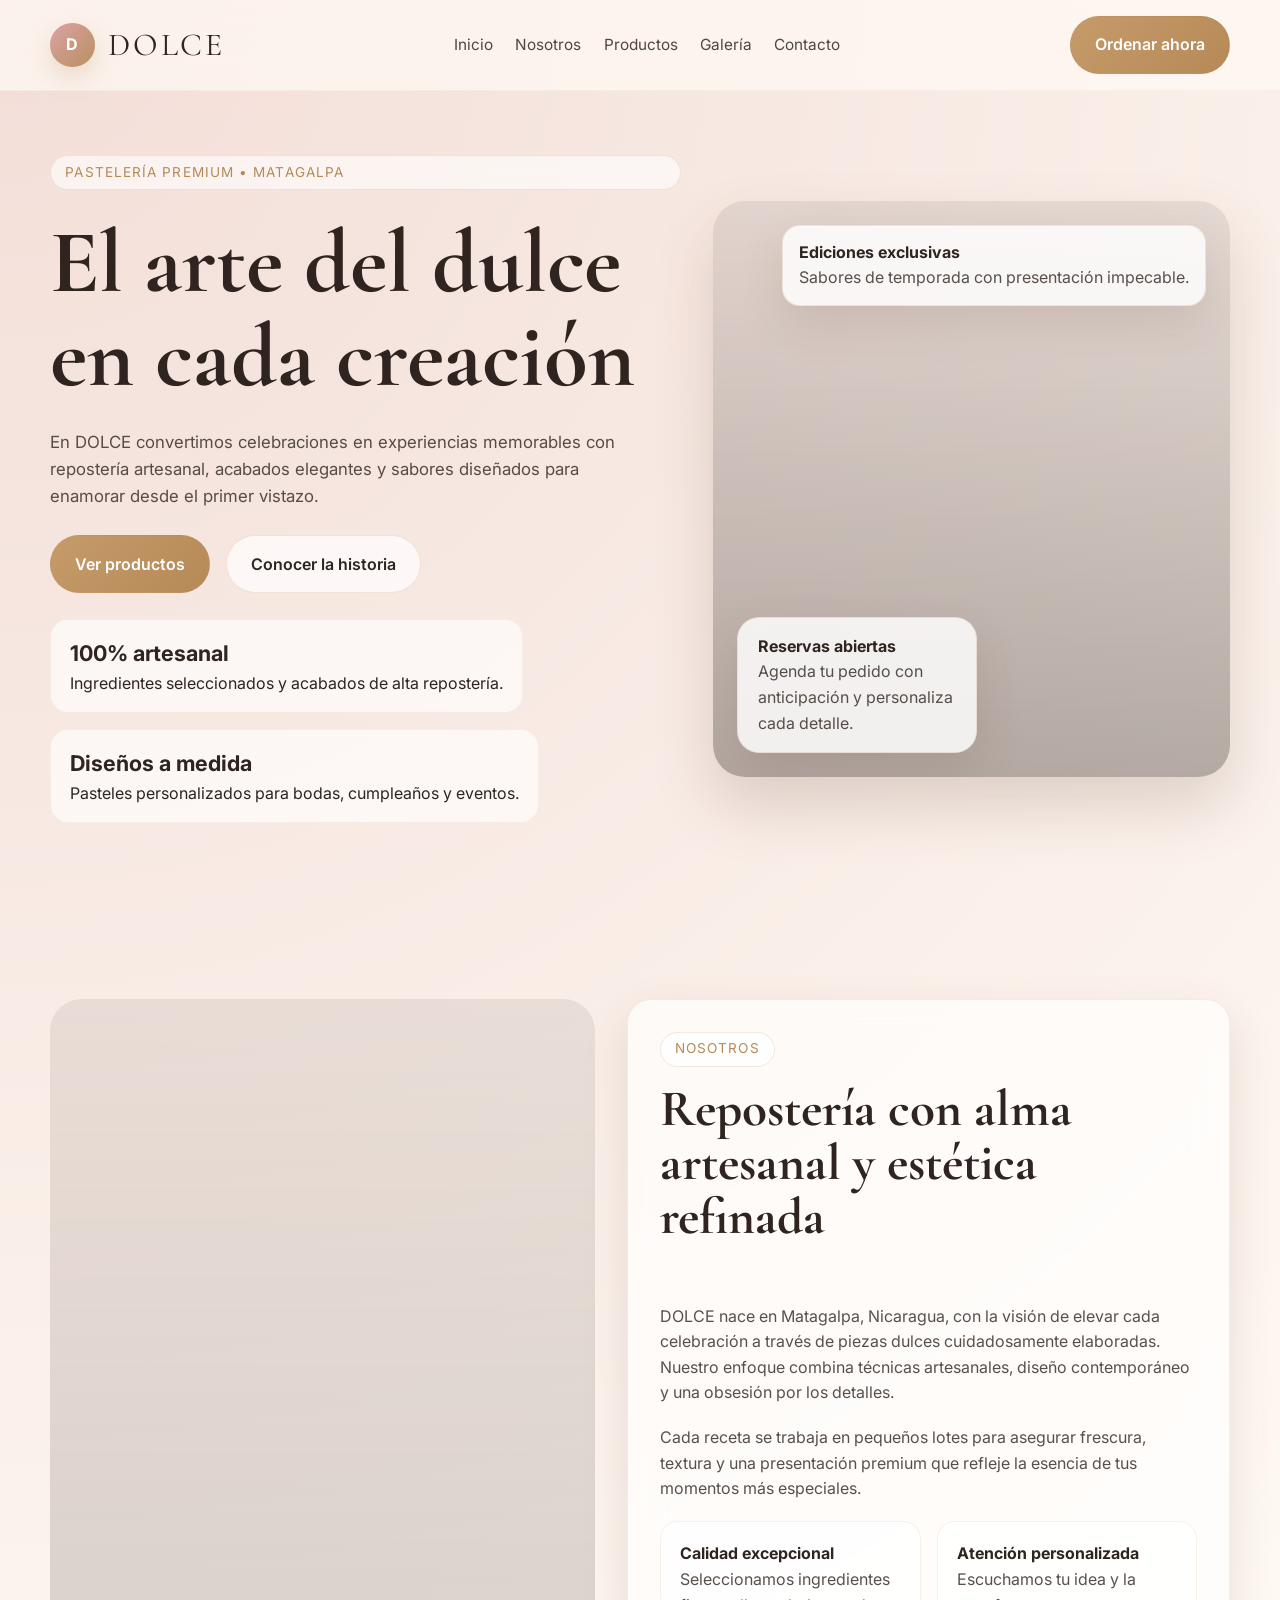
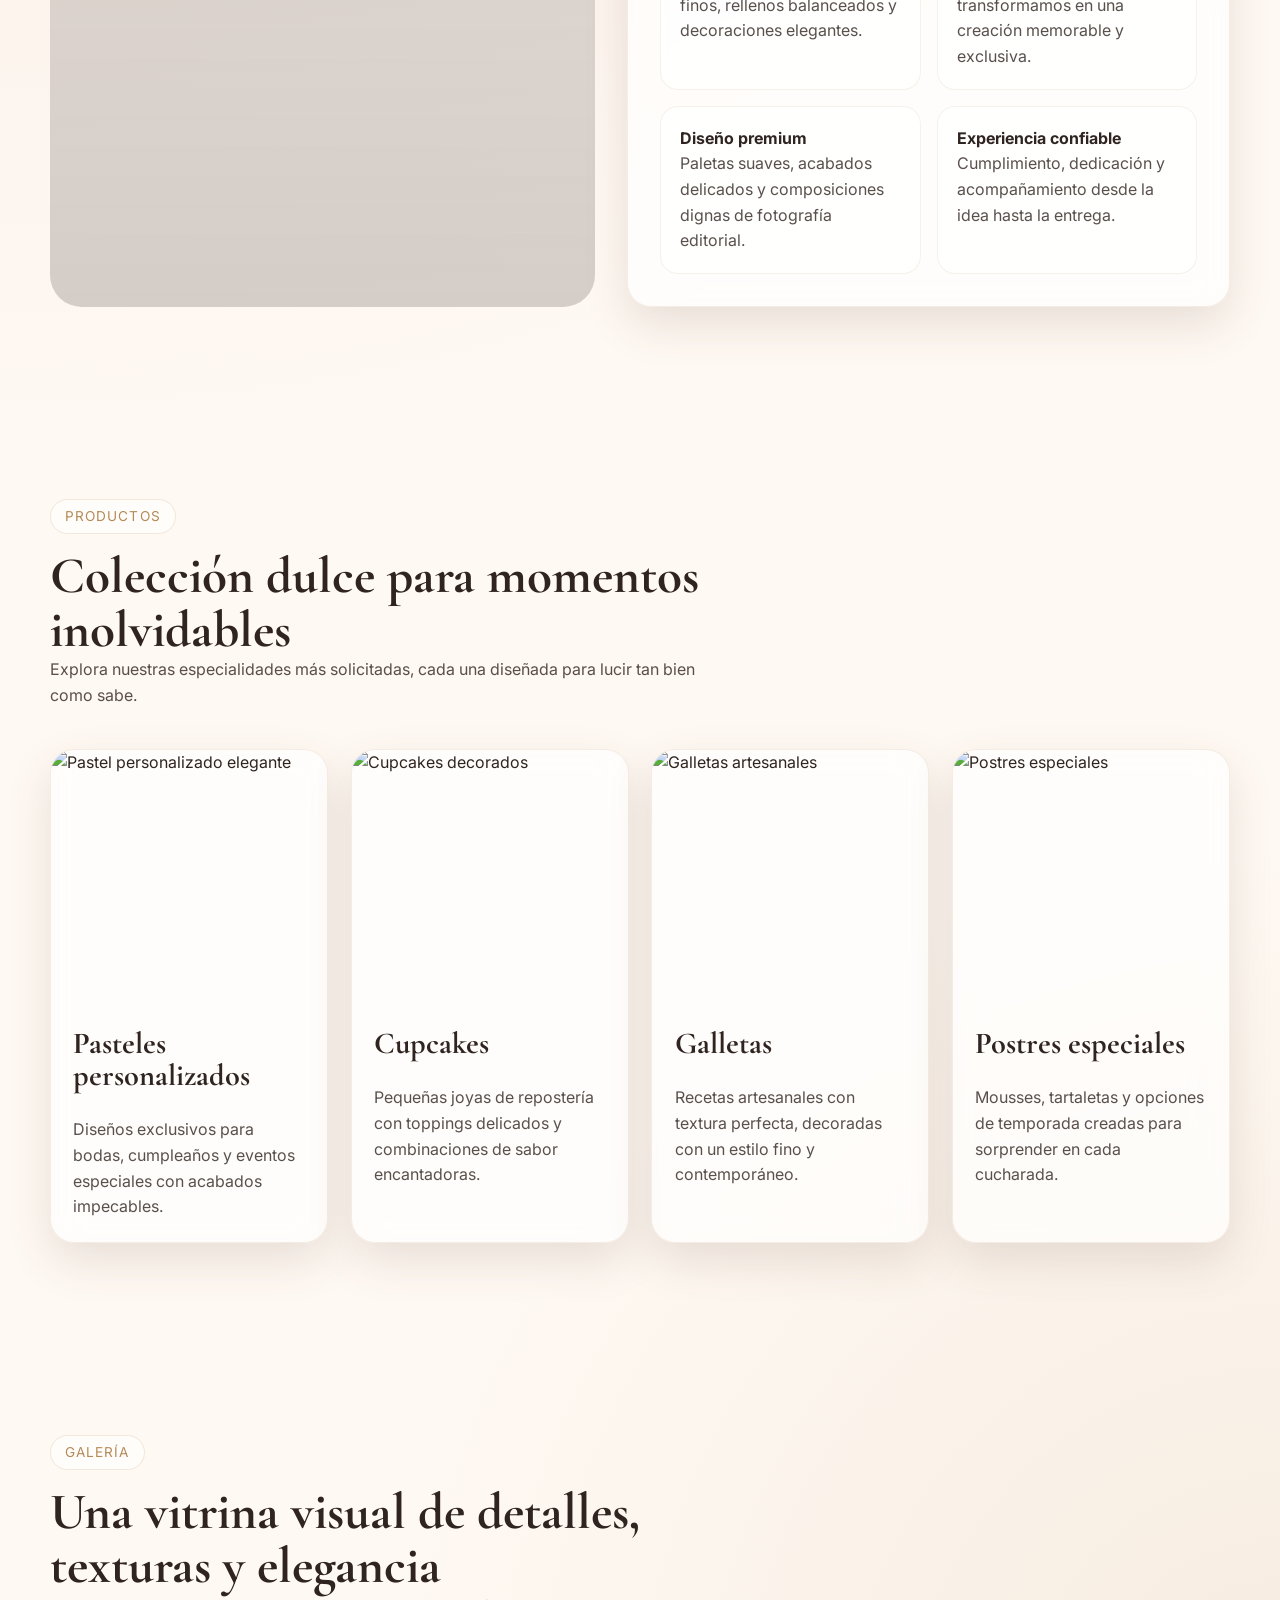
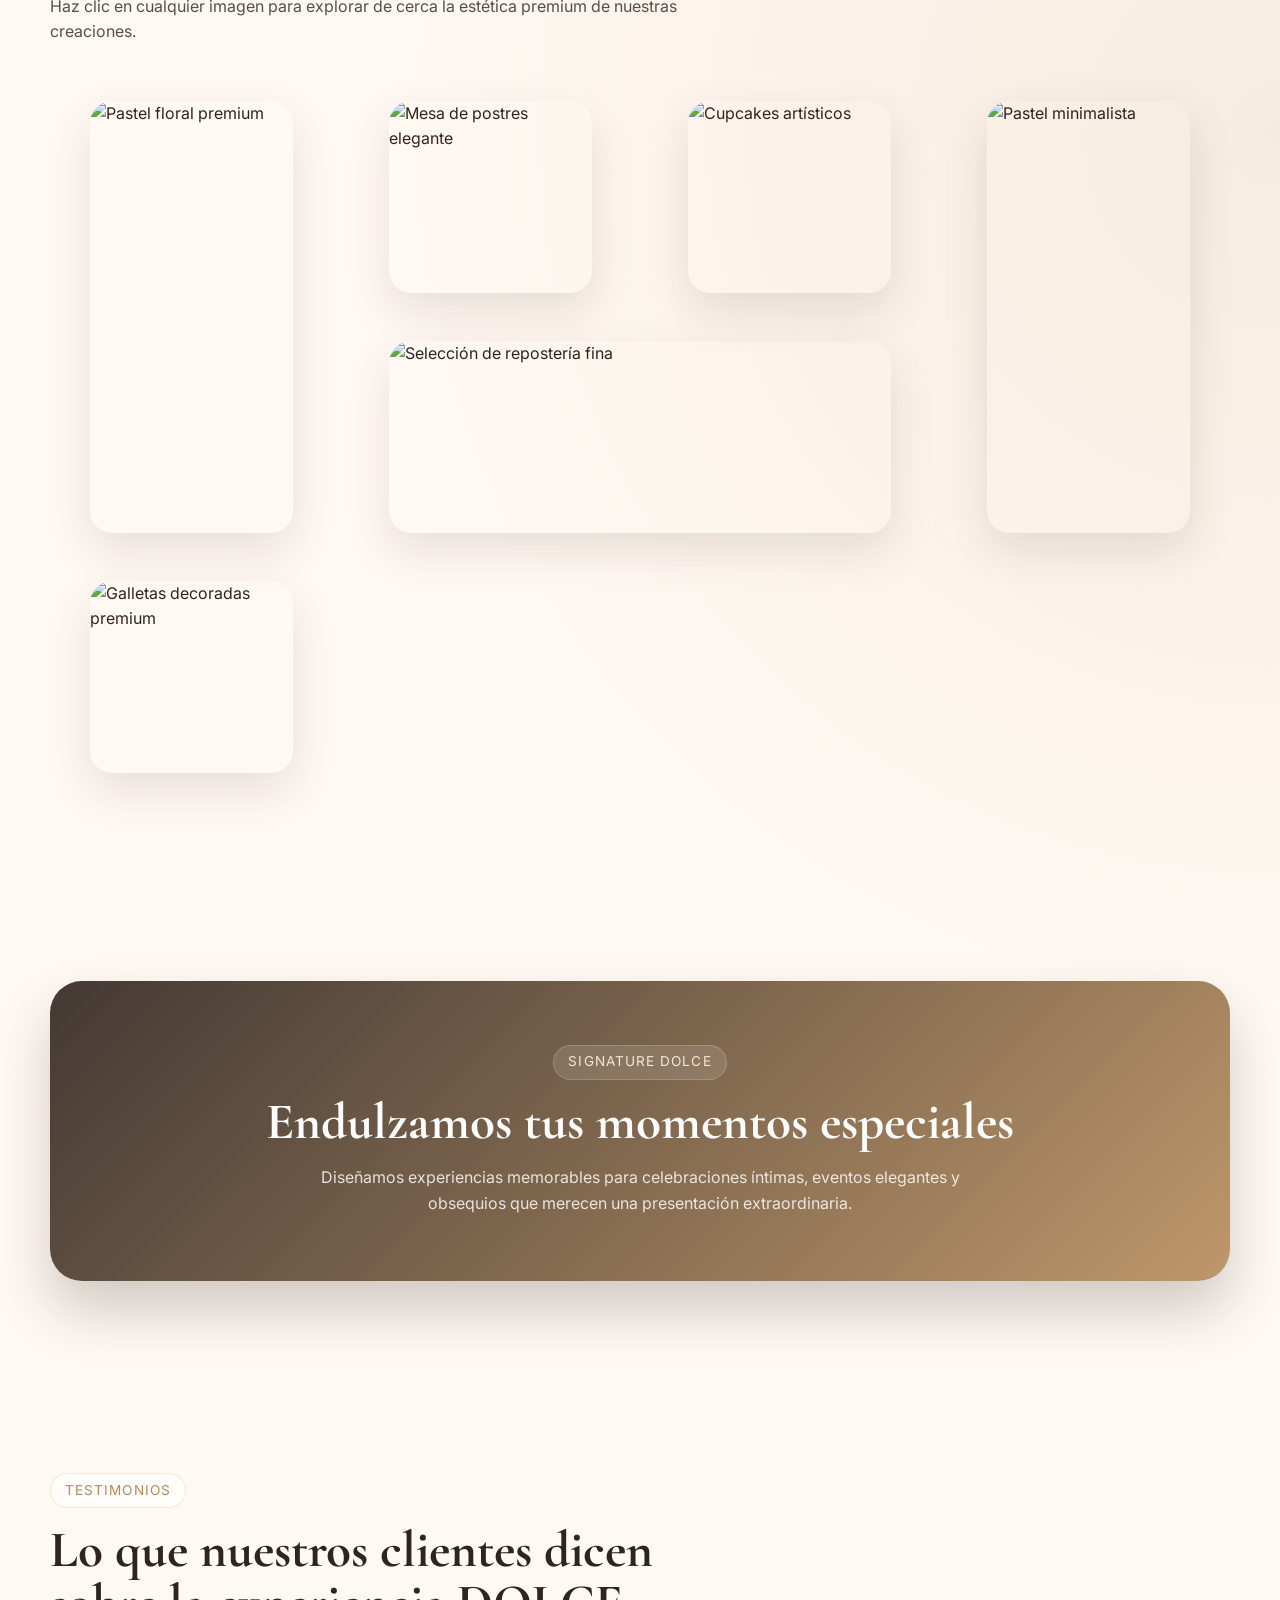
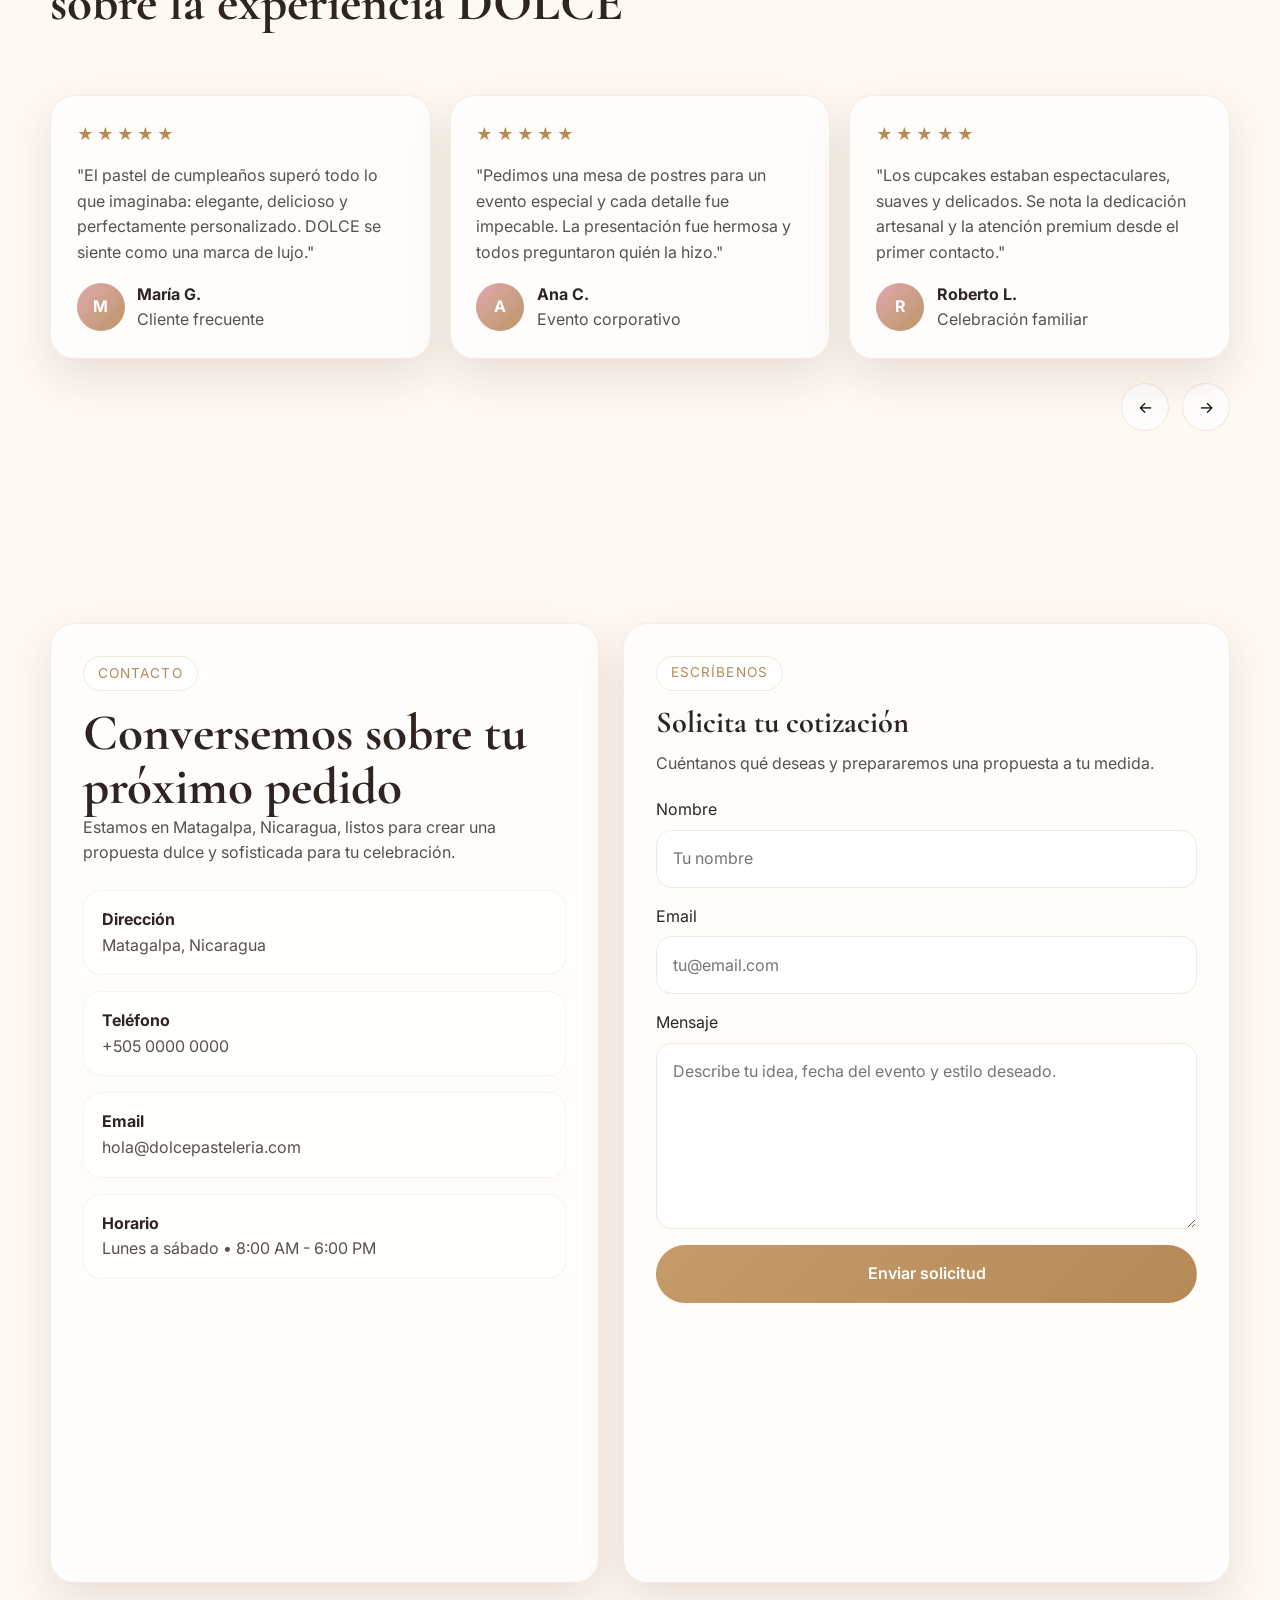
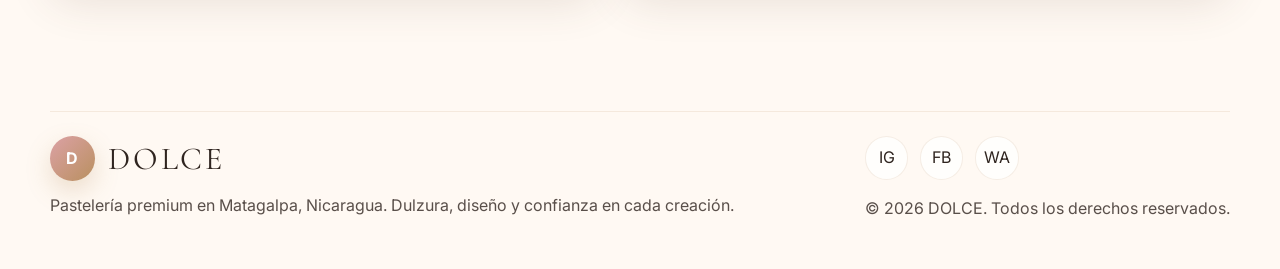
==== index.html @ acdc5c14 "Create premium DOLCE bakery landing page" ====
<!DOCTYPE html>
<html lang="es">
  <head>
    <meta charset="UTF-8" />
    <meta name="viewport" content="width=device-width, initial-scale=1.0" />
    <title>DOLCE | Pastelería premium en Matagalpa, Nicaragua</title>
    <meta
      name="description"
      content="DOLCE es una pastelería premium en Matagalpa, Nicaragua. Creamos pasteles personalizados, cupcakes, galletas y postres especiales con un estilo elegante y artesanal."
    />
    <link rel="preconnect" href="https://fonts.googleapis.com" />
    <link rel="preconnect" href="https://fonts.gstatic.com" crossorigin />
    <link
      href="https://fonts.googleapis.com/css2?family=Cormorant+Garamond:wght@500;600;700&family=Inter:wght@400;500;600;700&display=swap"
      rel="stylesheet"
    />
    <style>
      :root {
        --cream: #fff9f3;
        --beige: #f3e4d5;
        --blush: #e8c8c1;
        --rose: #d99a9f;
        --gold: #b58a57;
        --gold-soft: rgba(181, 138, 87, 0.2);
        --coffee: #5c4033;
        --espresso: #2f241f;
        --white: rgba(255, 255, 255, 0.82);
        --shadow: 0 18px 45px rgba(92, 64, 51, 0.14);
        --radius-xl: 32px;
        --radius-lg: 24px;
        --radius-md: 18px;
        --transition: 280ms ease;
        --container: min(1180px, calc(100% - 2rem));
      }

      * {
        box-sizing: border-box;
      }

      html {
        scroll-behavior: smooth;
      }

      body {
        margin: 0;
        font-family: "Inter", sans-serif;
        color: var(--espresso);
        background:
          radial-gradient(circle at top left, rgba(232, 200, 193, 0.55), transparent 30%),
          radial-gradient(circle at right, rgba(181, 138, 87, 0.12), transparent 25%),
          var(--cream);
        line-height: 1.6;
      }

      img {
        max-width: 100%;
        display: block;
      }

      a {
        color: inherit;
        text-decoration: none;
      }

      button,
      input,
      textarea {
        font: inherit;
      }

      .container {
        width: var(--container);
        margin: 0 auto;
      }

      .section {
        padding: 6rem 0;
      }

      .section-header {
        max-width: 42rem;
        margin-bottom: 2.5rem;
      }

      .eyebrow {
        display: inline-flex;
        align-items: center;
        gap: 0.5rem;
        padding: 0.35rem 0.9rem;
        border-radius: 999px;
        background: rgba(255, 255, 255, 0.6);
        border: 1px solid rgba(181, 138, 87, 0.18);
        color: var(--gold);
        font-size: 0.85rem;
        letter-spacing: 0.08em;
        text-transform: uppercase;
        backdrop-filter: blur(12px);
      }

      h1,
      h2,
      h3,
      .brand-mark {
        font-family: "Cormorant Garamond", serif;
        line-height: 1.05;
        margin: 0;
      }

      h1 {
        font-size: clamp(3.5rem, 7vw, 6.5rem);
      }

      h2 {
        font-size: clamp(2.4rem, 4vw, 4rem);
        margin-top: 1rem;
      }

      h3 {
        font-size: 1.9rem;
        margin-bottom: 0.75rem;
      }

      p {
        margin: 0;
        color: rgba(47, 36, 31, 0.8);
      }

      .btn {
        display: inline-flex;
        align-items: center;
        justify-content: center;
        gap: 0.65rem;
        padding: 0.95rem 1.5rem;
        border-radius: 999px;
        border: 1px solid transparent;
        cursor: pointer;
        transition: transform var(--transition), box-shadow var(--transition), background var(--transition), border-color var(--transition);
        font-weight: 600;
      }

      .btn:hover {
        transform: translateY(-2px);
        box-shadow: 0 14px 30px rgba(92, 64, 51, 0.18);
      }

      .btn-primary {
        background: linear-gradient(135deg, #c69b6a, var(--gold));
        color: white;
      }

      .btn-secondary {
        background: rgba(255, 255, 255, 0.72);
        border-color: rgba(181, 138, 87, 0.2);
      }

      .card {
        background: rgba(255, 255, 255, 0.68);
        border: 1px solid rgba(181, 138, 87, 0.14);
        border-radius: var(--radius-lg);
        box-shadow: var(--shadow);
        backdrop-filter: blur(16px);
      }

      /* Navbar fija premium */
      .navbar {
        position: sticky;
        top: 0;
        z-index: 1000;
        padding: 1rem 0;
        backdrop-filter: blur(18px);
        background: rgba(255, 249, 243, 0.74);
        border-bottom: 1px solid rgba(181, 138, 87, 0.08);
      }

      .nav-shell {
        display: flex;
        align-items: center;
        justify-content: space-between;
        gap: 1rem;
      }

      .brand {
        display: flex;
        align-items: center;
        gap: 0.85rem;
      }

      .brand-badge {
        width: 2.8rem;
        aspect-ratio: 1;
        border-radius: 50%;
        display: grid;
        place-items: center;
        background: linear-gradient(135deg, rgba(217, 154, 159, 0.92), rgba(181, 138, 87, 0.95));
        color: white;
        box-shadow: 0 10px 24px rgba(181, 138, 87, 0.25);
        font-weight: 700;
      }

      .brand-mark {
        font-size: 2rem;
        letter-spacing: 0.08em;
      }

      .nav-links {
        display: flex;
        align-items: center;
        gap: 1.4rem;
        font-size: 0.96rem;
      }

      .nav-links a {
        position: relative;
        color: rgba(47, 36, 31, 0.84);
      }

      .nav-links a::after {
        content: "";
        position: absolute;
        left: 0;
        bottom: -0.3rem;
        width: 100%;
        height: 1px;
        background: var(--gold);
        transform: scaleX(0);
        transform-origin: center;
        transition: transform var(--transition);
      }

      .nav-links a:hover::after,
      .nav-links a:focus-visible::after {
        transform: scaleX(1);
      }

      .menu-toggle {
        display: none;
        width: 3rem;
        height: 3rem;
        border-radius: 50%;
        border: 1px solid rgba(181, 138, 87, 0.2);
        background: rgba(255, 255, 255, 0.8);
      }

      /* Hero section */
      .hero {
        padding: 4rem 0 5rem;
      }

      .hero-grid {
        display: grid;
        grid-template-columns: 1.1fr 0.9fr;
        gap: 2rem;
        align-items: center;
      }

      .hero-copy {
        display: grid;
        gap: 1.6rem;
      }

      .hero-copy p {
        max-width: 38rem;
        font-size: 1.05rem;
      }

      .hero-actions,
      .hero-metrics {
        display: flex;
        flex-wrap: wrap;
        gap: 1rem;
      }

      .metric {
        min-width: 11rem;
        padding: 1rem 1.2rem;
        border-radius: var(--radius-md);
        background: rgba(255, 255, 255, 0.64);
        border: 1px solid rgba(181, 138, 87, 0.1);
      }

      .metric strong {
        display: block;
        color: var(--espresso);
        font-size: 1.35rem;
      }

      .hero-visual {
        position: relative;
        min-height: 36rem;
        border-radius: var(--radius-xl);
        overflow: hidden;
        box-shadow: 0 30px 60px rgba(92, 64, 51, 0.18);
        background:
          linear-gradient(rgba(47, 36, 31, 0.1), rgba(47, 36, 31, 0.35)),
          url("https://images.unsplash.com/photo-1519864600265-abb23847ef2c?auto=format&fit=crop&w=1200&q=80") center/cover;
      }

      .floating-note,
      .hero-badge {
        position: absolute;
        background: rgba(255, 255, 255, 0.82);
        border: 1px solid rgba(181, 138, 87, 0.18);
        box-shadow: var(--shadow);
        backdrop-filter: blur(12px);
      }

      .hero-badge {
        top: 1.5rem;
        right: 1.5rem;
        padding: 0.85rem 1rem;
        border-radius: 18px;
      }

      .floating-note {
        left: 1.5rem;
        bottom: 1.5rem;
        padding: 1rem 1.2rem;
        border-radius: 22px;
        max-width: 15rem;
      }

      /* Nosotros */
      .about-grid {
        display: grid;
        grid-template-columns: 0.95fr 1.05fr;
        gap: 2rem;
      }

      .about-image {
        min-height: 32rem;
        border-radius: var(--radius-xl);
        overflow: hidden;
        background:
          linear-gradient(rgba(47, 36, 31, 0.08), rgba(47, 36, 31, 0.2)),
          url("https://images.unsplash.com/photo-1486427944299-d1955d23e34d?auto=format&fit=crop&w=1200&q=80") center/cover;
      }

      .about-content {
        padding: 2rem;
        display: grid;
        gap: 1.2rem;
      }

      .about-points {
        display: grid;
        gap: 1rem;
        grid-template-columns: repeat(2, minmax(0, 1fr));
      }

      .point {
        padding: 1.2rem;
        border-radius: var(--radius-md);
        background: rgba(255, 255, 255, 0.72);
        border: 1px solid rgba(181, 138, 87, 0.12);
      }

      /* Productos */
      .products-grid {
        display: grid;
        grid-template-columns: repeat(4, minmax(0, 1fr));
        gap: 1.4rem;
      }

      .product-card {
        overflow: hidden;
        transition: transform var(--transition), box-shadow var(--transition);
      }

      .product-card:hover {
        transform: translateY(-0.4rem);
        box-shadow: 0 28px 50px rgba(92, 64, 51, 0.18);
      }

      .product-card img {
        height: 16rem;
        width: 100%;
        object-fit: cover;
      }

      .product-body {
        padding: 1.4rem;
        display: grid;
        gap: 0.85rem;
      }

      /* Galería */
      .gallery-grid {
        display: grid;
        grid-template-columns: repeat(4, minmax(0, 1fr));
        grid-auto-rows: 14rem;
        gap: 1rem;
      }

      .gallery-item {
        position: relative;
        border-radius: 22px;
        overflow: hidden;
        cursor: pointer;
        box-shadow: var(--shadow);
      }

      .gallery-item:nth-child(1),
      .gallery-item:nth-child(4) {
        grid-row: span 2;
      }

      .gallery-item:nth-child(5) {
        grid-column: span 2;
      }

      .gallery-item img {
        height: 100%;
        width: 100%;
        object-fit: cover;
        transition: transform 450ms ease;
      }

      .gallery-item::after {
        content: "Ver detalle";
        position: absolute;
        inset: auto 1rem 1rem 1rem;
        padding: 0.7rem 0.95rem;
        border-radius: 999px;
        color: white;
        background: linear-gradient(135deg, rgba(47, 36, 31, 0.85), rgba(181, 138, 87, 0.8));
        opacity: 0;
        transform: translateY(0.5rem);
        transition: opacity var(--transition), transform var(--transition);
        width: fit-content;
      }

      .gallery-item:hover img {
        transform: scale(1.06);
      }

      .gallery-item:hover::after {
        opacity: 1;
        transform: translateY(0);
      }

      /* Sección destacada */
      .highlight {
        position: relative;
        overflow: hidden;
      }

      .highlight-shell {
        padding: 4rem;
        text-align: center;
        border-radius: var(--radius-xl);
        background:
          linear-gradient(135deg, rgba(47, 36, 31, 0.9), rgba(181, 138, 87, 0.88)),
          url("https://images.unsplash.com/photo-1464306076886-da185f6a9d05?auto=format&fit=crop&w=1200&q=80") center/cover;
        color: white;
        box-shadow: 0 30px 55px rgba(47, 36, 31, 0.22);
      }

      .highlight-shell p {
        color: rgba(255, 255, 255, 0.82);
        max-width: 42rem;
        margin: 1rem auto 0;
      }

      /* Testimonios */
      .testimonials-wrap {
        display: grid;
        gap: 1.5rem;
      }

      .testimonials-track {
        display: grid;
        grid-template-columns: repeat(3, minmax(0, 1fr));
        gap: 1.2rem;
      }

      .testimonial {
        padding: 1.6rem;
        min-height: 15rem;
        display: grid;
        gap: 1rem;
      }

      .stars {
        color: var(--gold);
        letter-spacing: 0.2em;
      }

      .client {
        display: flex;
        align-items: center;
        gap: 0.8rem;
      }

      .avatar {
        width: 3rem;
        aspect-ratio: 1;
        border-radius: 50%;
        display: grid;
        place-items: center;
        background: linear-gradient(135deg, rgba(217, 154, 159, 0.85), rgba(181, 138, 87, 0.9));
        color: white;
        font-weight: 700;
      }

      .testimonial-controls {
        display: flex;
        justify-content: flex-end;
        gap: 0.8rem;
      }

      .control-btn {
        width: 3rem;
        height: 3rem;
        border-radius: 50%;
        border: 1px solid rgba(181, 138, 87, 0.18);
        background: rgba(255, 255, 255, 0.72);
        cursor: pointer;
      }

      /* Contacto */
      .contact-grid {
        display: grid;
        grid-template-columns: 0.95fr 1.05fr;
        gap: 1.5rem;
      }

      .contact-card,
      .contact-form {
        padding: 2rem;
      }

      .contact-list {
        display: grid;
        gap: 1rem;
        margin-top: 1.5rem;
      }

      .contact-item {
        padding: 1rem 1.1rem;
        border-radius: 18px;
        background: rgba(255, 255, 255, 0.66);
        border: 1px solid rgba(181, 138, 87, 0.1);
      }

      form {
        display: grid;
        gap: 1rem;
      }

      .field {
        display: grid;
        gap: 0.45rem;
      }

      .field input,
      .field textarea {
        border-radius: 16px;
        border: 1px solid rgba(181, 138, 87, 0.18);
        padding: 0.95rem 1rem;
        background: rgba(255, 255, 255, 0.82);
        transition: border-color var(--transition), box-shadow var(--transition);
      }

      .field input:focus,
      .field textarea:focus {
        outline: none;
        border-color: rgba(181, 138, 87, 0.65);
        box-shadow: 0 0 0 4px rgba(181, 138, 87, 0.12);
      }

      .map-frame {
        min-height: 15rem;
        border: 0;
        width: 100%;
        border-radius: 24px;
        margin-top: 1.5rem;
      }

      /* Footer */
      .footer {
        padding: 2rem 0 3rem;
      }

      .footer-shell {
        display: flex;
        justify-content: space-between;
        gap: 1.5rem;
        padding-top: 1.5rem;
        border-top: 1px solid rgba(181, 138, 87, 0.14);
      }

      .socials {
        display: flex;
        gap: 0.75rem;
      }

      .social {
        width: 2.7rem;
        height: 2.7rem;
        border-radius: 50%;
        display: grid;
        place-items: center;
        background: rgba(255, 255, 255, 0.74);
        border: 1px solid rgba(181, 138, 87, 0.14);
      }

      /* Lightbox */
      .lightbox {
        position: fixed;
        inset: 0;
        display: grid;
        place-items: center;
        padding: 1rem;
        background: rgba(16, 12, 10, 0.72);
        opacity: 0;
        pointer-events: none;
        transition: opacity var(--transition);
        z-index: 1200;
      }

      .lightbox.active {
        opacity: 1;
        pointer-events: auto;
      }

      .lightbox-content {
        position: relative;
        width: min(90vw, 62rem);
        border-radius: 26px;
        overflow: hidden;
        box-shadow: 0 30px 55px rgba(0, 0, 0, 0.25);
      }

      .lightbox-content img {
        width: 100%;
        max-height: 82vh;
        object-fit: cover;
      }

      .lightbox-close {
        position: absolute;
        top: 1rem;
        right: 1rem;
        width: 3rem;
        height: 3rem;
        border: 0;
        border-radius: 50%;
        background: rgba(255, 255, 255, 0.82);
        cursor: pointer;
      }

      /* Scroll reveal */
      .reveal {
        opacity: 0;
        transform: translateY(28px);
        transition: opacity 650ms ease, transform 650ms ease;
      }

      .reveal.visible {
        opacity: 1;
        transform: translateY(0);
      }

      @media (max-width: 1024px) {
        .hero-grid,
        .about-grid,
        .contact-grid,
        .products-grid,
        .gallery-grid,
        .testimonials-track {
          grid-template-columns: repeat(2, minmax(0, 1fr));
        }

        .gallery-item:nth-child(5) {
          grid-column: span 1;
        }
      }

      @media (max-width: 820px) {
        .menu-toggle {
          display: inline-grid;
          place-items: center;
        }

        .nav-links {
          position: absolute;
          top: calc(100% + 0.75rem);
          left: 1rem;
          right: 1rem;
          padding: 1rem;
          border-radius: 24px;
          background: rgba(255, 249, 243, 0.95);
          box-shadow: var(--shadow);
          border: 1px solid rgba(181, 138, 87, 0.1);
          flex-direction: column;
          align-items: flex-start;
          transform: scale(0.96);
          opacity: 0;
          pointer-events: none;
          transition: opacity var(--transition), transform var(--transition);
        }

        .nav-links.open {
          opacity: 1;
          pointer-events: auto;
          transform: scale(1);
        }

        .nav-cta {
          display: none;
        }

        .hero-grid,
        .about-grid,
        .contact-grid,
        .products-grid,
        .gallery-grid,
        .testimonials-track,
        .about-points,
        .footer-shell {
          grid-template-columns: 1fr;
        }

        .hero-visual,
        .about-image {
          min-height: 26rem;
        }

        .highlight-shell {
          padding: 3rem 1.5rem;
        }
      }

      @media (max-width: 560px) {
        .section {
          padding: 4.5rem 0;
        }

        .hero {
          padding-top: 2.5rem;
        }

        h1 {
          font-size: 3.2rem;
        }

        h2 {
          font-size: 2.4rem;
        }

        .hero-actions,
        .hero-metrics {
          flex-direction: column;
        }

        .hero-badge,
        .floating-note {
          position: static;
          margin: 1rem;
        }
      }
    </style>
  </head>
  <body>
    <!-- Navbar principal fija con navegación y CTA -->
    <header class="navbar">
      <div class="container nav-shell">
        <a href="#inicio" class="brand" aria-label="DOLCE, ir al inicio">
          <span class="brand-badge">D</span>
          <span class="brand-mark">DOLCE</span>
        </a>

        <nav class="nav-links" id="navLinks" aria-label="Navegación principal">
          <a href="#inicio">Inicio</a>
          <a href="#nosotros">Nosotros</a>
          <a href="#productos">Productos</a>
          <a href="#galeria">Galería</a>
          <a href="#contacto">Contacto</a>
        </nav>

        <div style="display:flex; align-items:center; gap:0.75rem;">
          <a href="#contacto" class="btn btn-primary nav-cta">Ordenar ahora</a>
          <button class="menu-toggle" id="menuToggle" aria-label="Abrir menú">☰</button>
        </div>
      </div>
    </header>

    <main>
      <!-- Hero principal con identidad premium, métricas y CTA -->
      <section class="hero" id="inicio">
        <div class="container hero-grid">
          <div class="hero-copy reveal">
            <span class="eyebrow">Pastelería premium • Matagalpa</span>
            <h1>El arte del dulce en cada creación</h1>
            <p>
              En DOLCE convertimos celebraciones en experiencias memorables con repostería artesanal, acabados elegantes y sabores diseñados para enamorar desde el primer vistazo.
            </p>
            <div class="hero-actions">
              <a href="#productos" class="btn btn-primary">Ver productos</a>
              <a href="#nosotros" class="btn btn-secondary">Conocer la historia</a>
            </div>
            <div class="hero-metrics">
              <div class="metric">
                <strong>100% artesanal</strong>
                <span>Ingredientes seleccionados y acabados de alta repostería.</span>
              </div>
              <div class="metric">
                <strong>Diseños a medida</strong>
                <span>Pasteles personalizados para bodas, cumpleaños y eventos.</span>
              </div>
            </div>
          </div>

          <div class="hero-visual reveal">
            <div class="hero-badge">
              <strong>Ediciones exclusivas</strong>
              <p>Sabores de temporada con presentación impecable.</p>
            </div>
            <div class="floating-note">
              <strong>Reservas abiertas</strong>
              <p>Agenda tu pedido con anticipación y personaliza cada detalle.</p>
            </div>
          </div>
        </div>
      </section>

      <!-- Sección de historia y valores de la marca -->
      <section class="section" id="nosotros">
        <div class="container about-grid">
          <div class="about-image reveal" aria-hidden="true"></div>
          <div class="about-content card reveal">
            <div class="section-header">
              <span class="eyebrow">Nosotros</span>
              <h2>Repostería con alma artesanal y estética refinada</h2>
            </div>
            <p>
              DOLCE nace en Matagalpa, Nicaragua, con la visión de elevar cada celebración a través de piezas dulces cuidadosamente elaboradas. Nuestro enfoque combina técnicas artesanales, diseño contemporáneo y una obsesión por los detalles.
            </p>
            <p>
              Cada receta se trabaja en pequeños lotes para asegurar frescura, textura y una presentación premium que refleje la esencia de tus momentos más especiales.
            </p>
            <div class="about-points">
              <article class="point">
                <strong>Calidad excepcional</strong>
                <p>Seleccionamos ingredientes finos, rellenos balanceados y decoraciones elegantes.</p>
              </article>
              <article class="point">
                <strong>Atención personalizada</strong>
                <p>Escuchamos tu idea y la transformamos en una creación memorable y exclusiva.</p>
              </article>
              <article class="point">
                <strong>Diseño premium</strong>
                <p>Paletas suaves, acabados delicados y composiciones dignas de fotografía editorial.</p>
              </article>
              <article class="point">
                <strong>Experiencia confiable</strong>
                <p>Cumplimiento, dedicación y acompañamiento desde la idea hasta la entrega.</p>
              </article>
            </div>
          </div>
        </div>
      </section>

      <!-- Catálogo de productos destacados con hover elegante -->
      <section class="section" id="productos">
        <div class="container">
          <div class="section-header reveal">
            <span class="eyebrow">Productos</span>
            <h2>Colección dulce para momentos inolvidables</h2>
            <p>Explora nuestras especialidades más solicitadas, cada una diseñada para lucir tan bien como sabe.</p>
          </div>

          <div class="products-grid">
            <article class="product-card card reveal">
              <img src="https://images.unsplash.com/photo-1535141192574-5d4897c12636?auto=format&fit=crop&w=900&q=80" alt="Pastel personalizado elegante" />
              <div class="product-body">
                <h3>Pasteles personalizados</h3>
                <p>Diseños exclusivos para bodas, cumpleaños y eventos especiales con acabados impecables.</p>
              </div>
            </article>

            <article class="product-card card reveal">
              <img src="https://images.unsplash.com/photo-1481391032119-d89fee407e44?auto=format&fit=crop&w=900&q=80" alt="Cupcakes decorados" />
              <div class="product-body">
                <h3>Cupcakes</h3>
                <p>Pequeñas joyas de repostería con toppings delicados y combinaciones de sabor encantadoras.</p>
              </div>
            </article>

            <article class="product-card card reveal">
              <img src="https://images.unsplash.com/photo-1499636136210-6f4ee915583e?auto=format&fit=crop&w=900&q=80" alt="Galletas artesanales" />
              <div class="product-body">
                <h3>Galletas</h3>
                <p>Recetas artesanales con textura perfecta, decoradas con un estilo fino y contemporáneo.</p>
              </div>
            </article>

            <article class="product-card card reveal">
              <img src="https://images.unsplash.com/photo-1563729784474-d77dbb933a9e?auto=format&fit=crop&w=900&q=80" alt="Postres especiales" />
              <div class="product-body">
                <h3>Postres especiales</h3>
                <p>Mousses, tartaletas y opciones de temporada creadas para sorprender en cada cucharada.</p>
              </div>
            </article>
          </div>
        </div>
      </section>

      <!-- Galería visual con lightbox para resaltar el portafolio -->
      <section class="section" id="galeria">
        <div class="container">
          <div class="section-header reveal">
            <span class="eyebrow">Galería</span>
            <h2>Una vitrina visual de detalles, texturas y elegancia</h2>
            <p>Haz clic en cualquier imagen para explorar de cerca la estética premium de nuestras creaciones.</p>
          </div>
          <div class="gallery-grid">
            <figure class="gallery-item reveal"><img src="https://images.unsplash.com/photo-1578985545062-69928b1d9587?auto=format&fit=crop&w=1200&q=80" alt="Pastel floral premium" /></figure>
            <figure class="gallery-item reveal"><img src="https://images.unsplash.com/photo-1559620192-032c4bc4674e?auto=format&fit=crop&w=1200&q=80" alt="Mesa de postres elegante" /></figure>
            <figure class="gallery-item reveal"><img src="https://images.unsplash.com/photo-1464195244916-405fa0a82545?auto=format&fit=crop&w=1200&q=80" alt="Cupcakes artísticos" /></figure>
            <figure class="gallery-item reveal"><img src="https://images.unsplash.com/photo-1517427294546-5aa121f68e8a?auto=format&fit=crop&w=1200&q=80" alt="Pastel minimalista" /></figure>
            <figure class="gallery-item reveal"><img src="https://images.unsplash.com/photo-1509440159596-0249088772ff?auto=format&fit=crop&w=1200&q=80" alt="Selección de repostería fina" /></figure>
            <figure class="gallery-item reveal"><img src="https://images.unsplash.com/photo-1488477181946-6428a0291777?auto=format&fit=crop&w=1200&q=80" alt="Galletas decoradas premium" /></figure>
          </div>
        </div>
      </section>

      <!-- Bloque de branding llamativo -->
      <section class="section highlight">
        <div class="container">
          <div class="highlight-shell reveal">
            <span class="eyebrow" style="background: rgba(255,255,255,0.12); color: #f8e6cf; border-color: rgba(255,255,255,0.18);">Signature DOLCE</span>
            <h2>Endulzamos tus momentos especiales</h2>
            <p>
              Diseñamos experiencias memorables para celebraciones íntimas, eventos elegantes y obsequios que merecen una presentación extraordinaria.
            </p>
          </div>
        </div>
      </section>

      <!-- Testimonios con navegación simple tipo carrusel -->
      <section class="section">
        <div class="container testimonials-wrap">
          <div class="section-header reveal">
            <span class="eyebrow">Testimonios</span>
            <h2>Lo que nuestros clientes dicen sobre la experiencia DOLCE</h2>
          </div>

          <div class="testimonials-track" id="testimonialTrack">
            <article class="testimonial card reveal">
              <div class="stars">★★★★★</div>
              <p>"El pastel de cumpleaños superó todo lo que imaginaba: elegante, delicioso y perfectamente personalizado. DOLCE se siente como una marca de lujo."</p>
              <div class="client">
                <div class="avatar">M</div>
                <div>
                  <strong>María G.</strong>
                  <p>Cliente frecuente</p>
                </div>
              </div>
            </article>
            <article class="testimonial card reveal">
              <div class="stars">★★★★★</div>
              <p>"Pedimos una mesa de postres para un evento especial y cada detalle fue impecable. La presentación fue hermosa y todos preguntaron quién la hizo."</p>
              <div class="client">
                <div class="avatar">A</div>
                <div>
                  <strong>Ana C.</strong>
                  <p>Evento corporativo</p>
                </div>
              </div>
            </article>
            <article class="testimonial card reveal">
              <div class="stars">★★★★★</div>
              <p>"Los cupcakes estaban espectaculares, suaves y delicados. Se nota la dedicación artesanal y la atención premium desde el primer contacto."</p>
              <div class="client">
                <div class="avatar">R</div>
                <div>
                  <strong>Roberto L.</strong>
                  <p>Celebración familiar</p>
                </div>
              </div>
            </article>
          </div>

          <div class="testimonial-controls">
            <button class="control-btn" id="prevTestimonial" aria-label="Testimonio anterior">←</button>
            <button class="control-btn" id="nextTestimonial" aria-label="Siguiente testimonio">→</button>
          </div>
        </div>
      </section>

      <!-- Contacto con información clave, formulario y mapa -->
      <section class="section" id="contacto">
        <div class="container contact-grid">
          <div class="contact-card card reveal">
            <span class="eyebrow">Contacto</span>
            <h2 style="margin-top: 1rem;">Conversemos sobre tu próximo pedido</h2>
            <p>Estamos en Matagalpa, Nicaragua, listos para crear una propuesta dulce y sofisticada para tu celebración.</p>
            <div class="contact-list">
              <div class="contact-item">
                <strong>Dirección</strong>
                <p>Matagalpa, Nicaragua</p>
              </div>
              <div class="contact-item">
                <strong>Teléfono</strong>
                <p>+505 0000 0000</p>
              </div>
              <div class="contact-item">
                <strong>Email</strong>
                <p>hola@dolcepasteleria.com</p>
              </div>
              <div class="contact-item">
                <strong>Horario</strong>
                <p>Lunes a sábado • 8:00 AM - 6:00 PM</p>
              </div>
            </div>
            <iframe
              class="map-frame"
              title="Mapa de Matagalpa, Nicaragua"
              src="https://www.google.com/maps?q=Matagalpa%2C%20Nicaragua&z=13&output=embed"
              loading="lazy"
              referrerpolicy="no-referrer-when-downgrade"
            ></iframe>
          </div>

          <div class="contact-form card reveal">
            <span class="eyebrow">Escríbenos</span>
            <h3 style="margin-top:1rem;">Solicita tu cotización</h3>
            <p style="margin-bottom:1.25rem;">Cuéntanos qué deseas y prepararemos una propuesta a tu medida.</p>
            <form id="contactForm">
              <label class="field">
                <span>Nombre</span>
                <input type="text" name="name" placeholder="Tu nombre" required />
              </label>
              <label class="field">
                <span>Email</span>
                <input type="email" name="email" placeholder="tu@email.com" required />
              </label>
              <label class="field">
                <span>Mensaje</span>
                <textarea name="message" rows="6" placeholder="Describe tu idea, fecha del evento y estilo deseado." required></textarea>
              </label>
              <button type="submit" class="btn btn-primary">Enviar solicitud</button>
              <p id="formMessage" aria-live="polite"></p>
            </form>
          </div>
        </div>
      </section>
    </main>

    <!-- Footer de marca con redes sociales -->
    <footer class="footer">
      <div class="container footer-shell">
        <div>
          <div class="brand" style="margin-bottom: 0.75rem;">
            <span class="brand-badge">D</span>
            <span class="brand-mark">DOLCE</span>
          </div>
          <p>Pastelería premium en Matagalpa, Nicaragua. Dulzura, diseño y confianza en cada creación.</p>
        </div>
        <div>
          <div class="socials">
            <a class="social" href="#" aria-label="Instagram">IG</a>
            <a class="social" href="#" aria-label="Facebook">FB</a>
            <a class="social" href="#" aria-label="WhatsApp">WA</a>
          </div>
          <p style="margin-top: 1rem;">© 2026 DOLCE. Todos los derechos reservados.</p>
        </div>
      </div>
    </footer>

    <!-- Lightbox para la galería -->
    <div class="lightbox" id="lightbox" aria-hidden="true">
      <div class="lightbox-content">
        <button class="lightbox-close" id="lightboxClose" aria-label="Cerrar imagen">✕</button>
        <img id="lightboxImage" src="" alt="Vista ampliada de la galería" />
      </div>
    </div>

    <script>
      // Menú móvil interactivo.
      const menuToggle = document.getElementById("menuToggle");
      const navLinks = document.getElementById("navLinks");

      menuToggle.addEventListener("click", () => {
        navLinks.classList.toggle("open");
      });

      navLinks.querySelectorAll("a").forEach((link) => {
        link.addEventListener("click", () => navLinks.classList.remove("open"));
      });

      // Animaciones suaves al hacer scroll usando IntersectionObserver.
      const revealElements = document.querySelectorAll(".reveal");
      const revealObserver = new IntersectionObserver(
        (entries) => {
          entries.forEach((entry) => {
            if (entry.isIntersecting) {
              entry.target.classList.add("visible");
              revealObserver.unobserve(entry.target);
            }
          });
        },
        { threshold: 0.18 }
      );

      revealElements.forEach((element) => revealObserver.observe(element));

      // Lightbox simple para la galería.
      const galleryItems = document.querySelectorAll(".gallery-item img");
      const lightbox = document.getElementById("lightbox");
      const lightboxImage = document.getElementById("lightboxImage");
      const lightboxClose = document.getElementById("lightboxClose");

      galleryItems.forEach((image) => {
        image.addEventListener("click", () => {
          lightboxImage.src = image.src;
          lightboxImage.alt = image.alt;
          lightbox.classList.add("active");
          lightbox.setAttribute("aria-hidden", "false");
        });
      });

      const closeLightbox = () => {
        lightbox.classList.remove("active");
        lightbox.setAttribute("aria-hidden", "true");
      };

      lightboxClose.addEventListener("click", closeLightbox);
      lightbox.addEventListener("click", (event) => {
        if (event.target === lightbox) closeLightbox();
      });
      document.addEventListener("keydown", (event) => {
        if (event.key === "Escape") closeLightbox();
      });

      // Controles de testimonios para rotar el orden de las tarjetas en pantallas grandes y pequeñas.
      const testimonialTrack = document.getElementById("testimonialTrack");
      const prevTestimonial = document.getElementById("prevTestimonial");
      const nextTestimonial = document.getElementById("nextTestimonial");

      const rotateTestimonials = (direction) => {
        const cards = Array.from(testimonialTrack.children);
        if (direction === "next") {
          testimonialTrack.appendChild(cards[0]);
        } else {
          testimonialTrack.prepend(cards[cards.length - 1]);
        }
      };

      nextTestimonial.addEventListener("click", () => rotateTestimonials("next"));
      prevTestimonial.addEventListener("click", () => rotateTestimonials("prev"));

      // Simulación de envío del formulario para mejorar la UX sin backend.
      const contactForm = document.getElementById("contactForm");
      const formMessage = document.getElementById("formMessage");

      contactForm.addEventListener("submit", (event) => {
        event.preventDefault();
        formMessage.textContent = "Gracias por escribirnos. Te responderemos muy pronto para coordinar tu pedido.";
        formMessage.style.color = "#8a633a";
        contactForm.reset();
      });
    </script>
  </body>
</html>
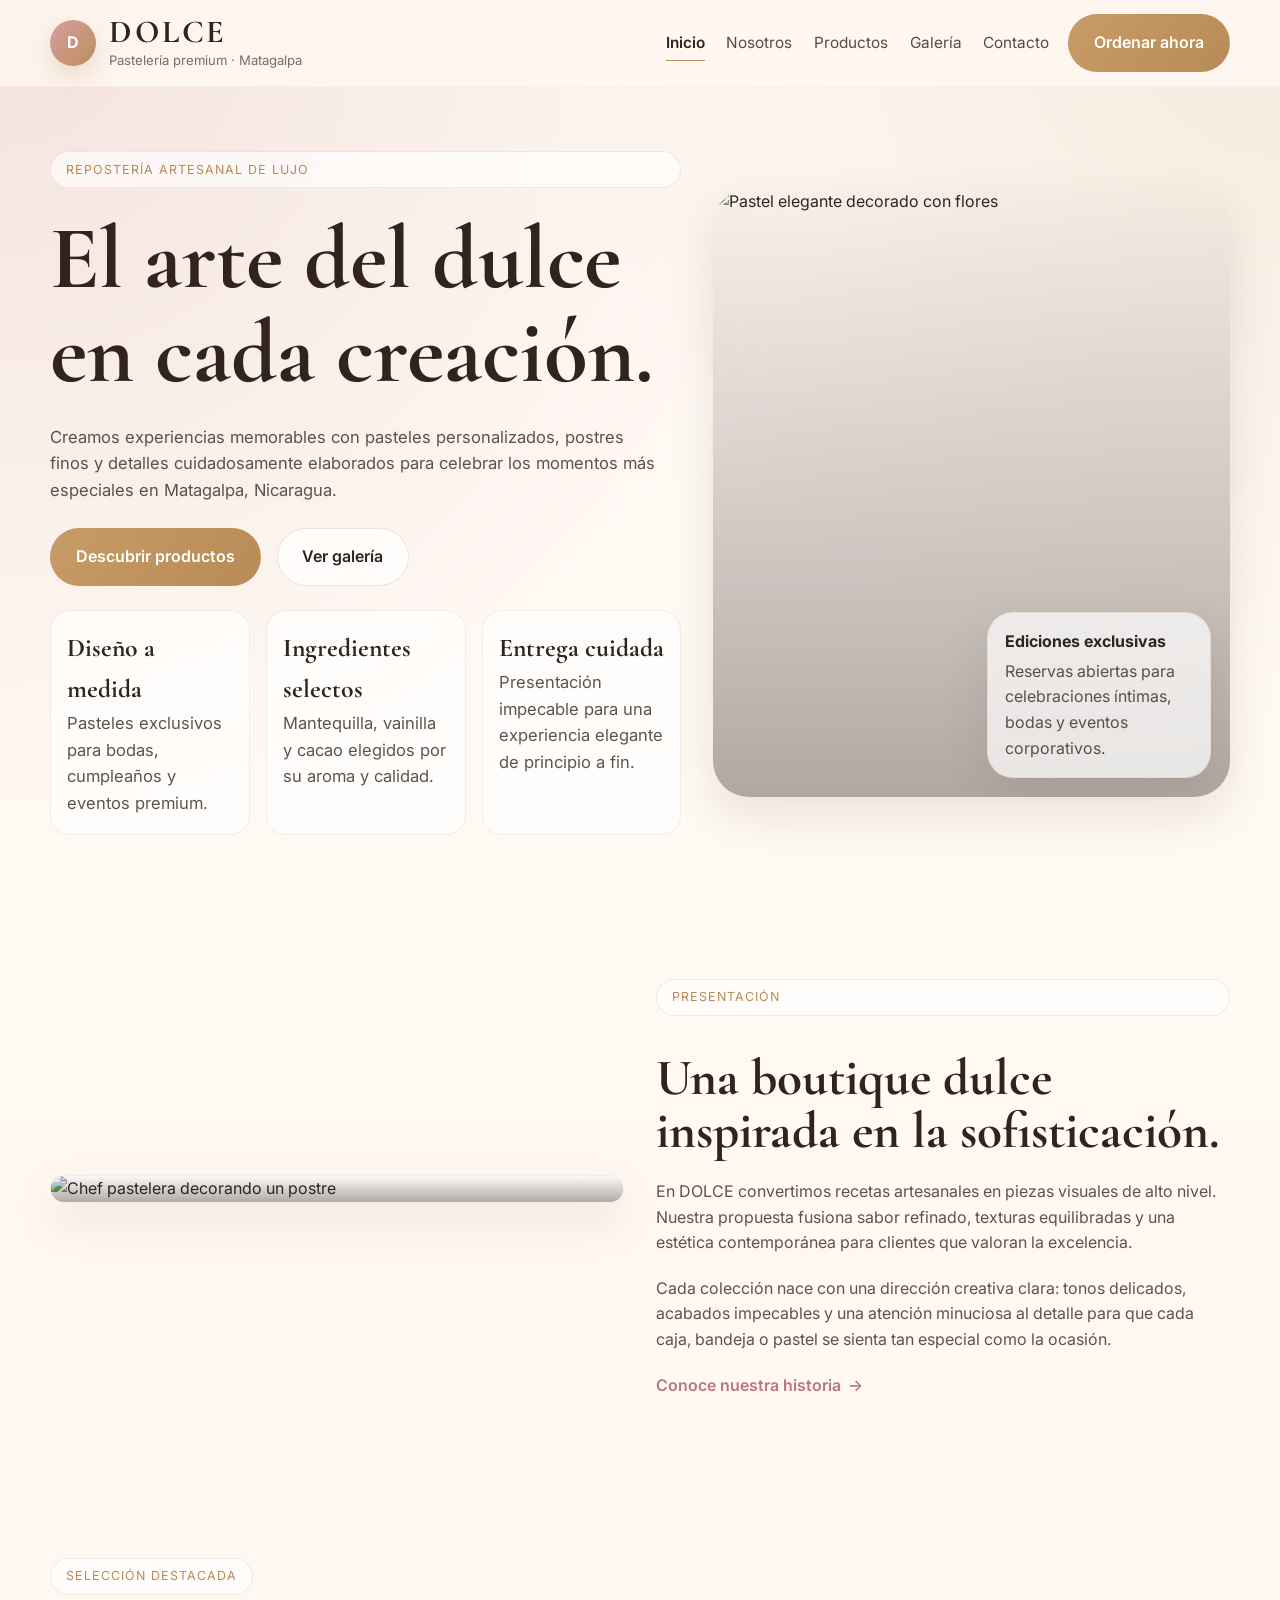
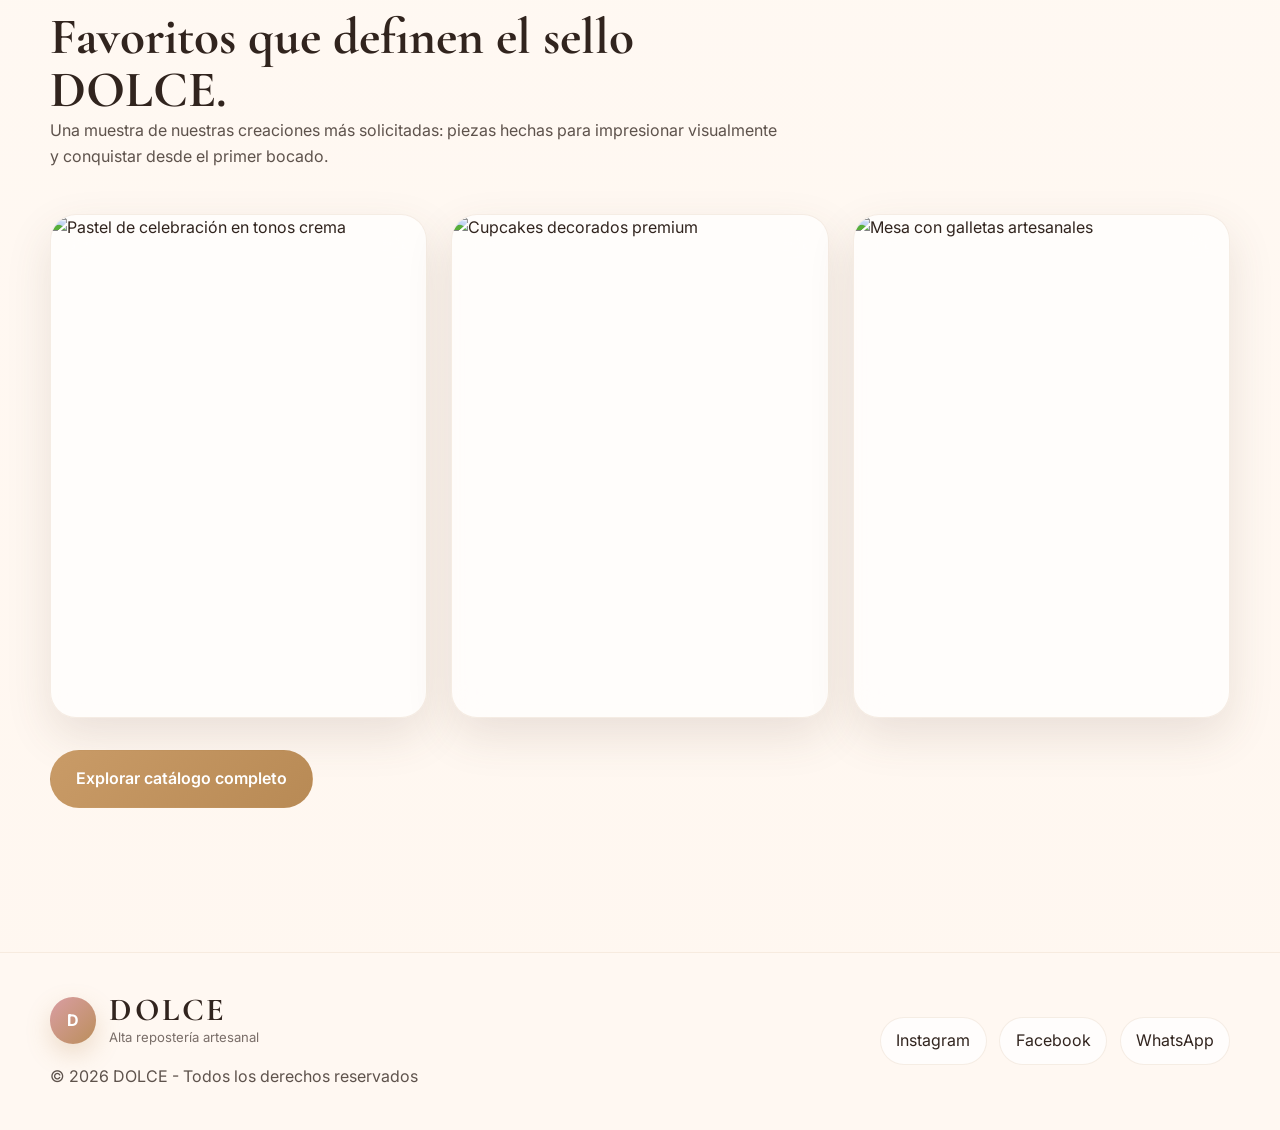
==== commit 65e3cba4: "Create multipage Dolce bakery website" ====
--- a/index.html
+++ b/index.html
@@ -6,7 +6,7 @@
     <title>DOLCE | Pastelería premium en Matagalpa, Nicaragua</title>
     <meta
       name="description"
-      content="DOLCE es una pastelería premium en Matagalpa, Nicaragua. Creamos pasteles personalizados, cupcakes, galletas y postres especiales con un estilo elegante y artesanal."
+      content="DOLCE es una pastelería premium en Matagalpa, Nicaragua. Descubre pasteles artesanales, cupcakes y postres especiales diseñados con elegancia."
     />
     <link rel="preconnect" href="https://fonts.googleapis.com" />
     <link rel="preconnect" href="https://fonts.gstatic.com" crossorigin />
@@ -14,1153 +14,177 @@
       href="https://fonts.googleapis.com/css2?family=Cormorant+Garamond:wght@500;600;700&family=Inter:wght@400;500;600;700&display=swap"
       rel="stylesheet"
     />
-    <style>
-      :root {
-        --cream: #fff9f3;
-        --beige: #f3e4d5;
-        --blush: #e8c8c1;
-        --rose: #d99a9f;
-        --gold: #b58a57;
-        --gold-soft: rgba(181, 138, 87, 0.2);
-        --coffee: #5c4033;
-        --espresso: #2f241f;
-        --white: rgba(255, 255, 255, 0.82);
-        --shadow: 0 18px 45px rgba(92, 64, 51, 0.14);
-        --radius-xl: 32px;
-        --radius-lg: 24px;
-        --radius-md: 18px;
-        --transition: 280ms ease;
-        --container: min(1180px, calc(100% - 2rem));
-      }
-
-      * {
-        box-sizing: border-box;
-      }
-
-      html {
-        scroll-behavior: smooth;
-      }
-
-      body {
-        margin: 0;
-        font-family: "Inter", sans-serif;
-        color: var(--espresso);
-        background:
-          radial-gradient(circle at top left, rgba(232, 200, 193, 0.55), transparent 30%),
-          radial-gradient(circle at right, rgba(181, 138, 87, 0.12), transparent 25%),
-          var(--cream);
-        line-height: 1.6;
-      }
-
-      img {
-        max-width: 100%;
-        display: block;
-      }
-
-      a {
-        color: inherit;
-        text-decoration: none;
-      }
-
-      button,
-      input,
-      textarea {
-        font: inherit;
-      }
-
-      .container {
-        width: var(--container);
-        margin: 0 auto;
-      }
-
-      .section {
-        padding: 6rem 0;
-      }
-
-      .section-header {
-        max-width: 42rem;
-        margin-bottom: 2.5rem;
-      }
-
-      .eyebrow {
-        display: inline-flex;
-        align-items: center;
-        gap: 0.5rem;
-        padding: 0.35rem 0.9rem;
-        border-radius: 999px;
-        background: rgba(255, 255, 255, 0.6);
-        border: 1px solid rgba(181, 138, 87, 0.18);
-        color: var(--gold);
-        font-size: 0.85rem;
-        letter-spacing: 0.08em;
-        text-transform: uppercase;
-        backdrop-filter: blur(12px);
-      }
-
-      h1,
-      h2,
-      h3,
-      .brand-mark {
-        font-family: "Cormorant Garamond", serif;
-        line-height: 1.05;
-        margin: 0;
-      }
-
-      h1 {
-        font-size: clamp(3.5rem, 7vw, 6.5rem);
-      }
-
-      h2 {
-        font-size: clamp(2.4rem, 4vw, 4rem);
-        margin-top: 1rem;
-      }
-
-      h3 {
-        font-size: 1.9rem;
-        margin-bottom: 0.75rem;
-      }
-
-      p {
-        margin: 0;
-        color: rgba(47, 36, 31, 0.8);
-      }
-
-      .btn {
-        display: inline-flex;
-        align-items: center;
-        justify-content: center;
-        gap: 0.65rem;
-        padding: 0.95rem 1.5rem;
-        border-radius: 999px;
-        border: 1px solid transparent;
-        cursor: pointer;
-        transition: transform var(--transition), box-shadow var(--transition), background var(--transition), border-color var(--transition);
-        font-weight: 600;
-      }
-
-      .btn:hover {
-        transform: translateY(-2px);
-        box-shadow: 0 14px 30px rgba(92, 64, 51, 0.18);
-      }
-
-      .btn-primary {
-        background: linear-gradient(135deg, #c69b6a, var(--gold));
-        color: white;
-      }
-
-      .btn-secondary {
-        background: rgba(255, 255, 255, 0.72);
-        border-color: rgba(181, 138, 87, 0.2);
-      }
-
-      .card {
-        background: rgba(255, 255, 255, 0.68);
-        border: 1px solid rgba(181, 138, 87, 0.14);
-        border-radius: var(--radius-lg);
-        box-shadow: var(--shadow);
-        backdrop-filter: blur(16px);
-      }
-
-      /* Navbar fija premium */
-      .navbar {
-        position: sticky;
-        top: 0;
-        z-index: 1000;
-        padding: 1rem 0;
-        backdrop-filter: blur(18px);
-        background: rgba(255, 249, 243, 0.74);
-        border-bottom: 1px solid rgba(181, 138, 87, 0.08);
-      }
-
-      .nav-shell {
-        display: flex;
-        align-items: center;
-        justify-content: space-between;
-        gap: 1rem;
-      }
-
-      .brand {
-        display: flex;
-        align-items: center;
-        gap: 0.85rem;
-      }
-
-      .brand-badge {
-        width: 2.8rem;
-        aspect-ratio: 1;
-        border-radius: 50%;
-        display: grid;
-        place-items: center;
-        background: linear-gradient(135deg, rgba(217, 154, 159, 0.92), rgba(181, 138, 87, 0.95));
-        color: white;
-        box-shadow: 0 10px 24px rgba(181, 138, 87, 0.25);
-        font-weight: 700;
-      }
-
-      .brand-mark {
-        font-size: 2rem;
-        letter-spacing: 0.08em;
-      }
-
-      .nav-links {
-        display: flex;
-        align-items: center;
-        gap: 1.4rem;
-        font-size: 0.96rem;
-      }
-
-      .nav-links a {
-        position: relative;
-        color: rgba(47, 36, 31, 0.84);
-      }
-
-      .nav-links a::after {
-        content: "";
-        position: absolute;
-        left: 0;
-        bottom: -0.3rem;
-        width: 100%;
-        height: 1px;
-        background: var(--gold);
-        transform: scaleX(0);
-        transform-origin: center;
-        transition: transform var(--transition);
-      }
-
-      .nav-links a:hover::after,
-      .nav-links a:focus-visible::after {
-        transform: scaleX(1);
-      }
-
-      .menu-toggle {
-        display: none;
-        width: 3rem;
-        height: 3rem;
-        border-radius: 50%;
-        border: 1px solid rgba(181, 138, 87, 0.2);
-        background: rgba(255, 255, 255, 0.8);
-      }
-
-      /* Hero section */
-      .hero {
-        padding: 4rem 0 5rem;
-      }
-
-      .hero-grid {
-        display: grid;
-        grid-template-columns: 1.1fr 0.9fr;
-        gap: 2rem;
-        align-items: center;
-      }
-
-      .hero-copy {
-        display: grid;
-        gap: 1.6rem;
-      }
-
-      .hero-copy p {
-        max-width: 38rem;
-        font-size: 1.05rem;
-      }
-
-      .hero-actions,
-      .hero-metrics {
-        display: flex;
-        flex-wrap: wrap;
-        gap: 1rem;
-      }
-
-      .metric {
-        min-width: 11rem;
-        padding: 1rem 1.2rem;
-        border-radius: var(--radius-md);
-        background: rgba(255, 255, 255, 0.64);
-        border: 1px solid rgba(181, 138, 87, 0.1);
-      }
-
-      .metric strong {
-        display: block;
-        color: var(--espresso);
-        font-size: 1.35rem;
-      }
-
-      .hero-visual {
-        position: relative;
-        min-height: 36rem;
-        border-radius: var(--radius-xl);
-        overflow: hidden;
-        box-shadow: 0 30px 60px rgba(92, 64, 51, 0.18);
-        background:
-          linear-gradient(rgba(47, 36, 31, 0.1), rgba(47, 36, 31, 0.35)),
-          url("https://images.unsplash.com/photo-1519864600265-abb23847ef2c?auto=format&fit=crop&w=1200&q=80") center/cover;
-      }
-
-      .floating-note,
-      .hero-badge {
-        position: absolute;
-        background: rgba(255, 255, 255, 0.82);
-        border: 1px solid rgba(181, 138, 87, 0.18);
-        box-shadow: var(--shadow);
-        backdrop-filter: blur(12px);
-      }
-
-      .hero-badge {
-        top: 1.5rem;
-        right: 1.5rem;
-        padding: 0.85rem 1rem;
-        border-radius: 18px;
-      }
-
-      .floating-note {
-        left: 1.5rem;
-        bottom: 1.5rem;
-        padding: 1rem 1.2rem;
-        border-radius: 22px;
-        max-width: 15rem;
-      }
-
-      /* Nosotros */
-      .about-grid {
-        display: grid;
-        grid-template-columns: 0.95fr 1.05fr;
-        gap: 2rem;
-      }
-
-      .about-image {
-        min-height: 32rem;
-        border-radius: var(--radius-xl);
-        overflow: hidden;
-        background:
-          linear-gradient(rgba(47, 36, 31, 0.08), rgba(47, 36, 31, 0.2)),
-          url("https://images.unsplash.com/photo-1486427944299-d1955d23e34d?auto=format&fit=crop&w=1200&q=80") center/cover;
-      }
-
-      .about-content {
-        padding: 2rem;
-        display: grid;
-        gap: 1.2rem;
-      }
-
-      .about-points {
-        display: grid;
-        gap: 1rem;
-        grid-template-columns: repeat(2, minmax(0, 1fr));
-      }
-
-      .point {
-        padding: 1.2rem;
-        border-radius: var(--radius-md);
-        background: rgba(255, 255, 255, 0.72);
-        border: 1px solid rgba(181, 138, 87, 0.12);
-      }
-
-      /* Productos */
-      .products-grid {
-        display: grid;
-        grid-template-columns: repeat(4, minmax(0, 1fr));
-        gap: 1.4rem;
-      }
-
-      .product-card {
-        overflow: hidden;
-        transition: transform var(--transition), box-shadow var(--transition);
-      }
-
-      .product-card:hover {
-        transform: translateY(-0.4rem);
-        box-shadow: 0 28px 50px rgba(92, 64, 51, 0.18);
-      }
-
-      .product-card img {
-        height: 16rem;
-        width: 100%;
-        object-fit: cover;
-      }
-
-      .product-body {
-        padding: 1.4rem;
-        display: grid;
-        gap: 0.85rem;
-      }
-
-      /* Galería */
-      .gallery-grid {
-        display: grid;
-        grid-template-columns: repeat(4, minmax(0, 1fr));
-        grid-auto-rows: 14rem;
-        gap: 1rem;
-      }
-
-      .gallery-item {
-        position: relative;
-        border-radius: 22px;
-        overflow: hidden;
-        cursor: pointer;
-        box-shadow: var(--shadow);
-      }
-
-      .gallery-item:nth-child(1),
-      .gallery-item:nth-child(4) {
-        grid-row: span 2;
-      }
-
-      .gallery-item:nth-child(5) {
-        grid-column: span 2;
-      }
-
-      .gallery-item img {
-        height: 100%;
-        width: 100%;
-        object-fit: cover;
-        transition: transform 450ms ease;
-      }
-
-      .gallery-item::after {
-        content: "Ver detalle";
-        position: absolute;
-        inset: auto 1rem 1rem 1rem;
-        padding: 0.7rem 0.95rem;
-        border-radius: 999px;
-        color: white;
-        background: linear-gradient(135deg, rgba(47, 36, 31, 0.85), rgba(181, 138, 87, 0.8));
-        opacity: 0;
-        transform: translateY(0.5rem);
-        transition: opacity var(--transition), transform var(--transition);
-        width: fit-content;
-      }
-
-      .gallery-item:hover img {
-        transform: scale(1.06);
-      }
-
-      .gallery-item:hover::after {
-        opacity: 1;
-        transform: translateY(0);
-      }
-
-      /* Sección destacada */
-      .highlight {
-        position: relative;
-        overflow: hidden;
-      }
-
-      .highlight-shell {
-        padding: 4rem;
-        text-align: center;
-        border-radius: var(--radius-xl);
-        background:
-          linear-gradient(135deg, rgba(47, 36, 31, 0.9), rgba(181, 138, 87, 0.88)),
-          url("https://images.unsplash.com/photo-1464306076886-da185f6a9d05?auto=format&fit=crop&w=1200&q=80") center/cover;
-        color: white;
-        box-shadow: 0 30px 55px rgba(47, 36, 31, 0.22);
-      }
-
-      .highlight-shell p {
-        color: rgba(255, 255, 255, 0.82);
-        max-width: 42rem;
-        margin: 1rem auto 0;
-      }
-
-      /* Testimonios */
-      .testimonials-wrap {
-        display: grid;
-        gap: 1.5rem;
-      }
-
-      .testimonials-track {
-        display: grid;
-        grid-template-columns: repeat(3, minmax(0, 1fr));
-        gap: 1.2rem;
-      }
-
-      .testimonial {
-        padding: 1.6rem;
-        min-height: 15rem;
-        display: grid;
-        gap: 1rem;
-      }
-
-      .stars {
-        color: var(--gold);
-        letter-spacing: 0.2em;
-      }
-
-      .client {
-        display: flex;
-        align-items: center;
-        gap: 0.8rem;
-      }
-
-      .avatar {
-        width: 3rem;
-        aspect-ratio: 1;
-        border-radius: 50%;
-        display: grid;
-        place-items: center;
-        background: linear-gradient(135deg, rgba(217, 154, 159, 0.85), rgba(181, 138, 87, 0.9));
-        color: white;
-        font-weight: 700;
-      }
-
-      .testimonial-controls {
-        display: flex;
-        justify-content: flex-end;
-        gap: 0.8rem;
-      }
-
-      .control-btn {
-        width: 3rem;
-        height: 3rem;
-        border-radius: 50%;
-        border: 1px solid rgba(181, 138, 87, 0.18);
-        background: rgba(255, 255, 255, 0.72);
-        cursor: pointer;
-      }
-
-      /* Contacto */
-      .contact-grid {
-        display: grid;
-        grid-template-columns: 0.95fr 1.05fr;
-        gap: 1.5rem;
-      }
-
-      .contact-card,
-      .contact-form {
-        padding: 2rem;
-      }
-
-      .contact-list {
-        display: grid;
-        gap: 1rem;
-        margin-top: 1.5rem;
-      }
-
-      .contact-item {
-        padding: 1rem 1.1rem;
-        border-radius: 18px;
-        background: rgba(255, 255, 255, 0.66);
-        border: 1px solid rgba(181, 138, 87, 0.1);
-      }
-
-      form {
-        display: grid;
-        gap: 1rem;
-      }
-
-      .field {
-        display: grid;
-        gap: 0.45rem;
-      }
-
-      .field input,
-      .field textarea {
-        border-radius: 16px;
-        border: 1px solid rgba(181, 138, 87, 0.18);
-        padding: 0.95rem 1rem;
-        background: rgba(255, 255, 255, 0.82);
-        transition: border-color var(--transition), box-shadow var(--transition);
-      }
-
-      .field input:focus,
-      .field textarea:focus {
-        outline: none;
-        border-color: rgba(181, 138, 87, 0.65);
-        box-shadow: 0 0 0 4px rgba(181, 138, 87, 0.12);
-      }
-
-      .map-frame {
-        min-height: 15rem;
-        border: 0;
-        width: 100%;
-        border-radius: 24px;
-        margin-top: 1.5rem;
-      }
-
-      /* Footer */
-      .footer {
-        padding: 2rem 0 3rem;
-      }
-
-      .footer-shell {
-        display: flex;
-        justify-content: space-between;
-        gap: 1.5rem;
-        padding-top: 1.5rem;
-        border-top: 1px solid rgba(181, 138, 87, 0.14);
-      }
-
-      .socials {
-        display: flex;
-        gap: 0.75rem;
-      }
-
-      .social {
-        width: 2.7rem;
-        height: 2.7rem;
-        border-radius: 50%;
-        display: grid;
-        place-items: center;
-        background: rgba(255, 255, 255, 0.74);
-        border: 1px solid rgba(181, 138, 87, 0.14);
-      }
-
-      /* Lightbox */
-      .lightbox {
-        position: fixed;
-        inset: 0;
-        display: grid;
-        place-items: center;
-        padding: 1rem;
-        background: rgba(16, 12, 10, 0.72);
-        opacity: 0;
-        pointer-events: none;
-        transition: opacity var(--transition);
-        z-index: 1200;
-      }
-
-      .lightbox.active {
-        opacity: 1;
-        pointer-events: auto;
-      }
-
-      .lightbox-content {
-        position: relative;
-        width: min(90vw, 62rem);
-        border-radius: 26px;
-        overflow: hidden;
-        box-shadow: 0 30px 55px rgba(0, 0, 0, 0.25);
-      }
-
-      .lightbox-content img {
-        width: 100%;
-        max-height: 82vh;
-        object-fit: cover;
-      }
-
-      .lightbox-close {
-        position: absolute;
-        top: 1rem;
-        right: 1rem;
-        width: 3rem;
-        height: 3rem;
-        border: 0;
-        border-radius: 50%;
-        background: rgba(255, 255, 255, 0.82);
-        cursor: pointer;
-      }
-
-      /* Scroll reveal */
-      .reveal {
-        opacity: 0;
-        transform: translateY(28px);
-        transition: opacity 650ms ease, transform 650ms ease;
-      }
-
-      .reveal.visible {
-        opacity: 1;
-        transform: translateY(0);
-      }
-
-      @media (max-width: 1024px) {
-        .hero-grid,
-        .about-grid,
-        .contact-grid,
-        .products-grid,
-        .gallery-grid,
-        .testimonials-track {
-          grid-template-columns: repeat(2, minmax(0, 1fr));
-        }
-
-        .gallery-item:nth-child(5) {
-          grid-column: span 1;
-        }
-      }
-
-      @media (max-width: 820px) {
-        .menu-toggle {
-          display: inline-grid;
-          place-items: center;
-        }
-
-        .nav-links {
-          position: absolute;
-          top: calc(100% + 0.75rem);
-          left: 1rem;
-          right: 1rem;
-          padding: 1rem;
-          border-radius: 24px;
-          background: rgba(255, 249, 243, 0.95);
-          box-shadow: var(--shadow);
-          border: 1px solid rgba(181, 138, 87, 0.1);
-          flex-direction: column;
-          align-items: flex-start;
-          transform: scale(0.96);
-          opacity: 0;
-          pointer-events: none;
-          transition: opacity var(--transition), transform var(--transition);
-        }
-
-        .nav-links.open {
-          opacity: 1;
-          pointer-events: auto;
-          transform: scale(1);
-        }
-
-        .nav-cta {
-          display: none;
-        }
-
-        .hero-grid,
-        .about-grid,
-        .contact-grid,
-        .products-grid,
-        .gallery-grid,
-        .testimonials-track,
-        .about-points,
-        .footer-shell {
-          grid-template-columns: 1fr;
-        }
-
-        .hero-visual,
-        .about-image {
-          min-height: 26rem;
-        }
-
-        .highlight-shell {
-          padding: 3rem 1.5rem;
-        }
-      }
-
-      @media (max-width: 560px) {
-        .section {
-          padding: 4.5rem 0;
-        }
-
-        .hero {
-          padding-top: 2.5rem;
-        }
-
-        h1 {
-          font-size: 3.2rem;
-        }
-
-        h2 {
-          font-size: 2.4rem;
-        }
-
-        .hero-actions,
-        .hero-metrics {
-          flex-direction: column;
-        }
-
-        .hero-badge,
-        .floating-note {
-          position: static;
-          margin: 1rem;
-        }
-      }
-    </style>
+    <link rel="stylesheet" href="css/styles.css" />
   </head>
   <body>
-    <!-- Navbar principal fija con navegación y CTA -->
-    <header class="navbar">
-      <div class="container nav-shell">
-        <a href="#inicio" class="brand" aria-label="DOLCE, ir al inicio">
+    <header class="site-header">
+      <div class="container navbar">
+        <a class="brand" href="index.html" aria-label="Ir a inicio">
           <span class="brand-badge">D</span>
-          <span class="brand-mark">DOLCE</span>
+          <div class="brand-text">
+            <strong class="brand-mark">DOLCE</strong>
+            <span>Pastelería premium · Matagalpa</span>
+          </div>
         </a>
-
-        <nav class="nav-links" id="navLinks" aria-label="Navegación principal">
-          <a href="#inicio">Inicio</a>
-          <a href="#nosotros">Nosotros</a>
-          <a href="#productos">Productos</a>
-          <a href="#galeria">Galería</a>
-          <a href="#contacto">Contacto</a>
-        </nav>
-
-        <div style="display:flex; align-items:center; gap:0.75rem;">
-          <a href="#contacto" class="btn btn-primary nav-cta">Ordenar ahora</a>
-          <button class="menu-toggle" id="menuToggle" aria-label="Abrir menú">☰</button>
+        <button class="menu-toggle" type="button" aria-label="Abrir menú" aria-expanded="false">
+          <span></span>
+        </button>
+        <div class="nav-menu">
+          <nav class="nav-links" aria-label="Principal">
+            <a class="active" href="index.html">Inicio</a>
+            <a href="nosotros.html">Nosotros</a>
+            <a href="productos.html">Productos</a>
+            <a href="galeria.html">Galería</a>
+            <a href="contacto.html">Contacto</a>
+          </nav>
+          <a class="btn btn-primary" href="contacto.html">Ordenar ahora</a>
         </div>
       </div>
     </header>
 
-    <main>
-      <!-- Hero principal con identidad premium, métricas y CTA -->
-      <section class="hero" id="inicio">
+    <main class="page-main">
+      <section class="hero">
         <div class="container hero-grid">
           <div class="hero-copy reveal">
-            <span class="eyebrow">Pastelería premium • Matagalpa</span>
-            <h1>El arte del dulce en cada creación</h1>
+            <span class="eyebrow">Repostería artesanal de lujo</span>
+            <h1>El arte del dulce en cada creación.</h1>
             <p>
-              En DOLCE convertimos celebraciones en experiencias memorables con repostería artesanal, acabados elegantes y sabores diseñados para enamorar desde el primer vistazo.
+              Creamos experiencias memorables con pasteles personalizados, postres finos y detalles cuidadosamente elaborados para celebrar los momentos más especiales en Matagalpa, Nicaragua.
             </p>
             <div class="hero-actions">
-              <a href="#productos" class="btn btn-primary">Ver productos</a>
-              <a href="#nosotros" class="btn btn-secondary">Conocer la historia</a>
+              <a class="btn btn-primary" href="productos.html">Descubrir productos</a>
+              <a class="btn btn-secondary" href="galeria.html">Ver galería</a>
             </div>
-            <div class="hero-metrics">
-              <div class="metric">
-                <strong>100% artesanal</strong>
-                <span>Ingredientes seleccionados y acabados de alta repostería.</span>
-              </div>
-              <div class="metric">
-                <strong>Diseños a medida</strong>
-                <span>Pasteles personalizados para bodas, cumpleaños y eventos.</span>
-              </div>
+            <div class="hero-highlights">
+              <article class="mini-stat reveal">
+                <strong>Diseño a medida</strong>
+                <p>Pasteles exclusivos para bodas, cumpleaños y eventos premium.</p>
+              </article>
+              <article class="mini-stat reveal">
+                <strong>Ingredientes selectos</strong>
+                <p>Mantequilla, vainilla y cacao elegidos por su aroma y calidad.</p>
+              </article>
+              <article class="mini-stat reveal">
+                <strong>Entrega cuidada</strong>
+                <p>Presentación impecable para una experiencia elegante de principio a fin.</p>
+              </article>
             </div>
           </div>
-
-          <div class="hero-visual reveal">
-            <div class="hero-badge">
+          <div class="hero-media reveal">
+            <img
+              src="https://images.unsplash.com/photo-1519869325930-281384150729?auto=format&fit=crop&w=1200&q=80"
+              alt="Pastel elegante decorado con flores"
+            />
+            <div class="floating-note glass-panel">
               <strong>Ediciones exclusivas</strong>
-              <p>Sabores de temporada con presentación impecable.</p>
-            </div>
-            <div class="floating-note">
-              <strong>Reservas abiertas</strong>
-              <p>Agenda tu pedido con anticipación y personaliza cada detalle.</p>
+              <p>Reservas abiertas para celebraciones íntimas, bodas y eventos corporativos.</p>
             </div>
           </div>
         </div>
       </section>
 
-      <!-- Sección de historia y valores de la marca -->
-      <section class="section" id="nosotros">
-        <div class="container about-grid">
-          <div class="about-image reveal" aria-hidden="true"></div>
-          <div class="about-content card reveal">
-            <div class="section-header">
-              <span class="eyebrow">Nosotros</span>
-              <h2>Repostería con alma artesanal y estética refinada</h2>
-            </div>
+      <section class="section section-sm">
+        <div class="container story-grid">
+          <div class="image-frame reveal card">
+            <img
+              src="https://images.unsplash.com/photo-1486427944299-d1955d23e34d?auto=format&fit=crop&w=1200&q=80"
+              alt="Chef pastelera decorando un postre"
+            />
+          </div>
+          <div class="story-copy reveal">
+            <span class="eyebrow">Presentación</span>
+            <h2>Una boutique dulce inspirada en la sofisticación.</h2>
             <p>
-              DOLCE nace en Matagalpa, Nicaragua, con la visión de elevar cada celebración a través de piezas dulces cuidadosamente elaboradas. Nuestro enfoque combina técnicas artesanales, diseño contemporáneo y una obsesión por los detalles.
+              En DOLCE convertimos recetas artesanales en piezas visuales de alto nivel. Nuestra propuesta fusiona sabor refinado, texturas equilibradas y una estética contemporánea para clientes que valoran la excelencia.
             </p>
             <p>
-              Cada receta se trabaja en pequeños lotes para asegurar frescura, textura y una presentación premium que refleje la esencia de tus momentos más especiales.
+              Cada colección nace con una dirección creativa clara: tonos delicados, acabados impecables y una atención minuciosa al detalle para que cada caja, bandeja o pastel se sienta tan especial como la ocasión.
             </p>
-            <div class="about-points">
-              <article class="point">
-                <strong>Calidad excepcional</strong>
-                <p>Seleccionamos ingredientes finos, rellenos balanceados y decoraciones elegantes.</p>
-              </article>
-              <article class="point">
-                <strong>Atención personalizada</strong>
-                <p>Escuchamos tu idea y la transformamos en una creación memorable y exclusiva.</p>
-              </article>
-              <article class="point">
-                <strong>Diseño premium</strong>
-                <p>Paletas suaves, acabados delicados y composiciones dignas de fotografía editorial.</p>
-              </article>
-              <article class="point">
-                <strong>Experiencia confiable</strong>
-                <p>Cumplimiento, dedicación y acompañamiento desde la idea hasta la entrega.</p>
-              </article>
-            </div>
+            <a class="link-inline" href="nosotros.html">Conoce nuestra historia</a>
           </div>
         </div>
       </section>
 
-      <!-- Catálogo de productos destacados con hover elegante -->
-      <section class="section" id="productos">
+      <section class="section">
         <div class="container">
           <div class="section-header reveal">
-            <span class="eyebrow">Productos</span>
-            <h2>Colección dulce para momentos inolvidables</h2>
-            <p>Explora nuestras especialidades más solicitadas, cada una diseñada para lucir tan bien como sabe.</p>
-          </div>
-
-          <div class="products-grid">
-            <article class="product-card card reveal">
-              <img src="https://images.unsplash.com/photo-1535141192574-5d4897c12636?auto=format&fit=crop&w=900&q=80" alt="Pastel personalizado elegante" />
-              <div class="product-body">
-                <h3>Pasteles personalizados</h3>
-                <p>Diseños exclusivos para bodas, cumpleaños y eventos especiales con acabados impecables.</p>
-              </div>
-            </article>
-
-            <article class="product-card card reveal">
-              <img src="https://images.unsplash.com/photo-1481391032119-d89fee407e44?auto=format&fit=crop&w=900&q=80" alt="Cupcakes decorados" />
-              <div class="product-body">
-                <h3>Cupcakes</h3>
-                <p>Pequeñas joyas de repostería con toppings delicados y combinaciones de sabor encantadoras.</p>
-              </div>
-            </article>
-
-            <article class="product-card card reveal">
-              <img src="https://images.unsplash.com/photo-1499636136210-6f4ee915583e?auto=format&fit=crop&w=900&q=80" alt="Galletas artesanales" />
-              <div class="product-body">
-                <h3>Galletas</h3>
-                <p>Recetas artesanales con textura perfecta, decoradas con un estilo fino y contemporáneo.</p>
-              </div>
-            </article>
-
-            <article class="product-card card reveal">
-              <img src="https://images.unsplash.com/photo-1563729784474-d77dbb933a9e?auto=format&fit=crop&w=900&q=80" alt="Postres especiales" />
-              <div class="product-body">
-                <h3>Postres especiales</h3>
-                <p>Mousses, tartaletas y opciones de temporada creadas para sorprender en cada cucharada.</p>
-              </div>
-            </article>
-          </div>
-        </div>
-      </section>
-
-      <!-- Galería visual con lightbox para resaltar el portafolio -->
-      <section class="section" id="galeria">
-        <div class="container">
-          <div class="section-header reveal">
-            <span class="eyebrow">Galería</span>
-            <h2>Una vitrina visual de detalles, texturas y elegancia</h2>
-            <p>Haz clic en cualquier imagen para explorar de cerca la estética premium de nuestras creaciones.</p>
-          </div>
-          <div class="gallery-grid">
-            <figure class="gallery-item reveal"><img src="https://images.unsplash.com/photo-1578985545062-69928b1d9587?auto=format&fit=crop&w=1200&q=80" alt="Pastel floral premium" /></figure>
-            <figure class="gallery-item reveal"><img src="https://images.unsplash.com/photo-1559620192-032c4bc4674e?auto=format&fit=crop&w=1200&q=80" alt="Mesa de postres elegante" /></figure>
-            <figure class="gallery-item reveal"><img src="https://images.unsplash.com/photo-1464195244916-405fa0a82545?auto=format&fit=crop&w=1200&q=80" alt="Cupcakes artísticos" /></figure>
-            <figure class="gallery-item reveal"><img src="https://images.unsplash.com/photo-1517427294546-5aa121f68e8a?auto=format&fit=crop&w=1200&q=80" alt="Pastel minimalista" /></figure>
-            <figure class="gallery-item reveal"><img src="https://images.unsplash.com/photo-1509440159596-0249088772ff?auto=format&fit=crop&w=1200&q=80" alt="Selección de repostería fina" /></figure>
-            <figure class="gallery-item reveal"><img src="https://images.unsplash.com/photo-1488477181946-6428a0291777?auto=format&fit=crop&w=1200&q=80" alt="Galletas decoradas premium" /></figure>
-          </div>
-        </div>
-      </section>
-
-      <!-- Bloque de branding llamativo -->
-      <section class="section highlight">
-        <div class="container">
-          <div class="highlight-shell reveal">
-            <span class="eyebrow" style="background: rgba(255,255,255,0.12); color: #f8e6cf; border-color: rgba(255,255,255,0.18);">Signature DOLCE</span>
-            <h2>Endulzamos tus momentos especiales</h2>
+            <span class="eyebrow">Selección destacada</span>
+            <h2>Favoritos que definen el sello DOLCE.</h2>
             <p>
-              Diseñamos experiencias memorables para celebraciones íntimas, eventos elegantes y obsequios que merecen una presentación extraordinaria.
+              Una muestra de nuestras creaciones más solicitadas: piezas hechas para impresionar visualmente y conquistar desde el primer bocado.
             </p>
           </div>
-        </div>
-      </section>
-
-      <!-- Testimonios con navegación simple tipo carrusel -->
-      <section class="section">
-        <div class="container testimonials-wrap">
-          <div class="section-header reveal">
-            <span class="eyebrow">Testimonios</span>
-            <h2>Lo que nuestros clientes dicen sobre la experiencia DOLCE</h2>
-          </div>
-
-          <div class="testimonials-track" id="testimonialTrack">
-            <article class="testimonial card reveal">
-              <div class="stars">★★★★★</div>
-              <p>"El pastel de cumpleaños superó todo lo que imaginaba: elegante, delicioso y perfectamente personalizado. DOLCE se siente como una marca de lujo."</p>
-              <div class="client">
-                <div class="avatar">M</div>
-                <div>
-                  <strong>María G.</strong>
-                  <p>Cliente frecuente</p>
+          <div class="preview-grid">
+            <article class="preview-card card reveal">
+              <img
+                src="https://images.unsplash.com/photo-1464306076886-da185f6a9d05?auto=format&fit=crop&w=900&q=80"
+                alt="Pastel de celebración en tonos crema"
+              />
+              <div class="card-body">
+                <h3>Pasteles de autor</h3>
+                <p>Diseños personalizados con acabados modernos, flores naturales y detalles dorados.</p>
+                <div class="chip-row">
+                  <span class="chip">Bodas</span>
+                  <span class="chip">Cumpleaños</span>
                 </div>
               </div>
             </article>
-            <article class="testimonial card reveal">
-              <div class="stars">★★★★★</div>
-              <p>"Pedimos una mesa de postres para un evento especial y cada detalle fue impecable. La presentación fue hermosa y todos preguntaron quién la hizo."</p>
-              <div class="client">
-                <div class="avatar">A</div>
-                <div>
-                  <strong>Ana C.</strong>
-                  <p>Evento corporativo</p>
+            <article class="preview-card card reveal">
+              <img
+                src="https://images.unsplash.com/photo-1481391032119-d89fee407e44?auto=format&fit=crop&w=900&q=80"
+                alt="Cupcakes decorados premium"
+              />
+              <div class="card-body">
+                <h3>Cupcakes couture</h3>
+                <p>Mini piezas con buttercream sedoso, toppings delicados y empaque de regalo.</p>
+                <div class="chip-row">
+                  <span class="chip">Eventos</span>
+                  <span class="chip">Regalos</span>
                 </div>
               </div>
             </article>
-            <article class="testimonial card reveal">
-              <div class="stars">★★★★★</div>
-              <p>"Los cupcakes estaban espectaculares, suaves y delicados. Se nota la dedicación artesanal y la atención premium desde el primer contacto."</p>
-              <div class="client">
-                <div class="avatar">R</div>
-                <div>
-                  <strong>Roberto L.</strong>
-                  <p>Celebración familiar</p>
+            <article class="preview-card card reveal">
+              <img
+                src="https://images.unsplash.com/photo-1499636136210-6f4ee915583e?auto=format&fit=crop&w=900&q=80"
+                alt="Mesa con galletas artesanales"
+              />
+              <div class="card-body">
+                <h3>Galletas finas</h3>
+                <p>Texturas delicadas, aromas especiados y decoraciones sutiles para mesas premium.</p>
+                <div class="chip-row">
+                  <span class="chip">Corporativo</span>
+                  <span class="chip">Souvenirs</span>
                 </div>
               </div>
             </article>
           </div>
-
-          <div class="testimonial-controls">
-            <button class="control-btn" id="prevTestimonial" aria-label="Testimonio anterior">←</button>
-            <button class="control-btn" id="nextTestimonial" aria-label="Siguiente testimonio">→</button>
-          </div>
-        </div>
-      </section>
-
-      <!-- Contacto con información clave, formulario y mapa -->
-      <section class="section" id="contacto">
-        <div class="container contact-grid">
-          <div class="contact-card card reveal">
-            <span class="eyebrow">Contacto</span>
-            <h2 style="margin-top: 1rem;">Conversemos sobre tu próximo pedido</h2>
-            <p>Estamos en Matagalpa, Nicaragua, listos para crear una propuesta dulce y sofisticada para tu celebración.</p>
-            <div class="contact-list">
-              <div class="contact-item">
-                <strong>Dirección</strong>
-                <p>Matagalpa, Nicaragua</p>
-              </div>
-              <div class="contact-item">
-                <strong>Teléfono</strong>
-                <p>+505 0000 0000</p>
-              </div>
-              <div class="contact-item">
-                <strong>Email</strong>
-                <p>hola@dolcepasteleria.com</p>
-              </div>
-              <div class="contact-item">
-                <strong>Horario</strong>
-                <p>Lunes a sábado • 8:00 AM - 6:00 PM</p>
-              </div>
-            </div>
-            <iframe
-              class="map-frame"
-              title="Mapa de Matagalpa, Nicaragua"
-              src="https://www.google.com/maps?q=Matagalpa%2C%20Nicaragua&z=13&output=embed"
-              loading="lazy"
-              referrerpolicy="no-referrer-when-downgrade"
-            ></iframe>
-          </div>
-
-          <div class="contact-form card reveal">
-            <span class="eyebrow">Escríbenos</span>
-            <h3 style="margin-top:1rem;">Solicita tu cotización</h3>
-            <p style="margin-bottom:1.25rem;">Cuéntanos qué deseas y prepararemos una propuesta a tu medida.</p>
-            <form id="contactForm">
-              <label class="field">
-                <span>Nombre</span>
-                <input type="text" name="name" placeholder="Tu nombre" required />
-              </label>
-              <label class="field">
-                <span>Email</span>
-                <input type="email" name="email" placeholder="tu@email.com" required />
-              </label>
-              <label class="field">
-                <span>Mensaje</span>
-                <textarea name="message" rows="6" placeholder="Describe tu idea, fecha del evento y estilo deseado." required></textarea>
-              </label>
-              <button type="submit" class="btn btn-primary">Enviar solicitud</button>
-              <p id="formMessage" aria-live="polite"></p>
-            </form>
+          <div class="inline-actions reveal" style="margin-top: 2rem">
+            <a class="btn btn-primary" href="productos.html">Explorar catálogo completo</a>
           </div>
         </div>
       </section>
     </main>
 
-    <!-- Footer de marca con redes sociales -->
-    <footer class="footer">
+    <footer class="site-footer">
       <div class="container footer-shell">
         <div>
-          <div class="brand" style="margin-bottom: 0.75rem;">
+          <div class="brand">
             <span class="brand-badge">D</span>
-            <span class="brand-mark">DOLCE</span>
+            <div class="brand-text">
+              <strong class="brand-mark">DOLCE</strong>
+              <span>Alta repostería artesanal</span>
+            </div>
           </div>
-          <p>Pastelería premium en Matagalpa, Nicaragua. Dulzura, diseño y confianza en cada creación.</p>
+          <p style="margin-top: 1rem">© 2026 DOLCE - Todos los derechos reservados</p>
         </div>
-        <div>
-          <div class="socials">
-            <a class="social" href="#" aria-label="Instagram">IG</a>
-            <a class="social" href="#" aria-label="Facebook">FB</a>
-            <a class="social" href="#" aria-label="WhatsApp">WA</a>
-          </div>
-          <p style="margin-top: 1rem;">© 2026 DOLCE. Todos los derechos reservados.</p>
+        <div class="social-links" aria-label="Redes sociales">
+          <a href="https://instagram.com" target="_blank" rel="noreferrer">Instagram</a>
+          <a href="https://facebook.com" target="_blank" rel="noreferrer">Facebook</a>
+          <a href="https://wa.me/50500000000" target="_blank" rel="noreferrer">WhatsApp</a>
         </div>
       </div>
     </footer>
 
-    <!-- Lightbox para la galería -->
-    <div class="lightbox" id="lightbox" aria-hidden="true">
-      <div class="lightbox-content">
-        <button class="lightbox-close" id="lightboxClose" aria-label="Cerrar imagen">✕</button>
-        <img id="lightboxImage" src="" alt="Vista ampliada de la galería" />
-      </div>
-    </div>
-
-    <script>
-      // Menú móvil interactivo.
-      const menuToggle = document.getElementById("menuToggle");
-      const navLinks = document.getElementById("navLinks");
-
-      menuToggle.addEventListener("click", () => {
-        navLinks.classList.toggle("open");
-      });
-
-      navLinks.querySelectorAll("a").forEach((link) => {
-        link.addEventListener("click", () => navLinks.classList.remove("open"));
-      });
-
-      // Animaciones suaves al hacer scroll usando IntersectionObserver.
-      const revealElements = document.querySelectorAll(".reveal");
-      const revealObserver = new IntersectionObserver(
-        (entries) => {
-          entries.forEach((entry) => {
-            if (entry.isIntersecting) {
-              entry.target.classList.add("visible");
-              revealObserver.unobserve(entry.target);
-            }
-          });
-        },
-        { threshold: 0.18 }
-      );
-
-      revealElements.forEach((element) => revealObserver.observe(element));
-
-      // Lightbox simple para la galería.
-      const galleryItems = document.querySelectorAll(".gallery-item img");
-      const lightbox = document.getElementById("lightbox");
-      const lightboxImage = document.getElementById("lightboxImage");
-      const lightboxClose = document.getElementById("lightboxClose");
-
-      galleryItems.forEach((image) => {
-        image.addEventListener("click", () => {
-          lightboxImage.src = image.src;
-          lightboxImage.alt = image.alt;
-          lightbox.classList.add("active");
-          lightbox.setAttribute("aria-hidden", "false");
-        });
-      });
-
-      const closeLightbox = () => {
-        lightbox.classList.remove("active");
-        lightbox.setAttribute("aria-hidden", "true");
-      };
-
-      lightboxClose.addEventListener("click", closeLightbox);
-      lightbox.addEventListener("click", (event) => {
-        if (event.target === lightbox) closeLightbox();
-      });
-      document.addEventListener("keydown", (event) => {
-        if (event.key === "Escape") closeLightbox();
-      });
-
-      // Controles de testimonios para rotar el orden de las tarjetas en pantallas grandes y pequeñas.
-      const testimonialTrack = document.getElementById("testimonialTrack");
-      const prevTestimonial = document.getElementById("prevTestimonial");
-      const nextTestimonial = document.getElementById("nextTestimonial");
-
-      const rotateTestimonials = (direction) => {
-        const cards = Array.from(testimonialTrack.children);
-        if (direction === "next") {
-          testimonialTrack.appendChild(cards[0]);
-        } else {
-          testimonialTrack.prepend(cards[cards.length - 1]);
-        }
-      };
-
-      nextTestimonial.addEventListener("click", () => rotateTestimonials("next"));
-      prevTestimonial.addEventListener("click", () => rotateTestimonials("prev"));
-
-      // Simulación de envío del formulario para mejorar la UX sin backend.
-      const contactForm = document.getElementById("contactForm");
-      const formMessage = document.getElementById("formMessage");
-
-      contactForm.addEventListener("submit", (event) => {
-        event.preventDefault();
-        formMessage.textContent = "Gracias por escribirnos. Te responderemos muy pronto para coordinar tu pedido.";
-        formMessage.style.color = "#8a633a";
-        contactForm.reset();
-      });
-    </script>
+    <script src="js/script.js"></script>
   </body>
 </html>
--- a/css/styles.css
+++ b/css/styles.css
@@ -0,0 +1,862 @@
+:root {
+  --cream: #fff9f3;
+  --cream-strong: #fdf3ea;
+  --beige: #f1dfcf;
+  --blush: #efdad6;
+  --rose: #d89aa0;
+  --rose-deep: #b9787d;
+  --gold: #b88a55;
+  --gold-soft: rgba(184, 138, 85, 0.18);
+  --espresso: #31241e;
+  --mocha: #5f4639;
+  --white: rgba(255, 255, 255, 0.82);
+  --white-strong: rgba(255, 255, 255, 0.93);
+  --border: rgba(184, 138, 85, 0.14);
+  --shadow-soft: 0 18px 45px rgba(95, 70, 57, 0.13);
+  --shadow-hover: 0 24px 55px rgba(95, 70, 57, 0.18);
+  --radius-xl: 36px;
+  --radius-lg: 26px;
+  --radius-md: 20px;
+  --radius-sm: 14px;
+  --transition: 280ms ease;
+  --container: min(1180px, calc(100% - 2rem));
+}
+
+* {
+  box-sizing: border-box;
+}
+
+html {
+  scroll-behavior: smooth;
+}
+
+body {
+  margin: 0;
+  font-family: "Inter", sans-serif;
+  color: var(--espresso);
+  background:
+    radial-gradient(circle at top left, rgba(239, 218, 214, 0.75), transparent 28%),
+    radial-gradient(circle at top right, rgba(184, 138, 85, 0.14), transparent 24%),
+    linear-gradient(180deg, #fffaf5 0%, #fff7f0 100%);
+  line-height: 1.6;
+}
+
+body.menu-open {
+  overflow: hidden;
+}
+
+img {
+  display: block;
+  max-width: 100%;
+}
+
+a {
+  color: inherit;
+  text-decoration: none;
+}
+
+button,
+input,
+textarea {
+  font: inherit;
+}
+
+.container {
+  width: var(--container);
+  margin: 0 auto;
+}
+
+.section {
+  padding: 6rem 0;
+}
+
+.section-sm {
+  padding: 4rem 0;
+}
+
+.section-header {
+  max-width: 46rem;
+  margin-bottom: 2.8rem;
+}
+
+.eyebrow {
+  display: inline-flex;
+  align-items: center;
+  gap: 0.55rem;
+  padding: 0.45rem 0.95rem;
+  border-radius: 999px;
+  background: rgba(255, 255, 255, 0.65);
+  color: var(--gold);
+  border: 1px solid rgba(184, 138, 85, 0.18);
+  text-transform: uppercase;
+  letter-spacing: 0.08em;
+  font-size: 0.78rem;
+  backdrop-filter: blur(16px);
+}
+
+h1,
+h2,
+h3,
+h4,
+.brand-mark,
+.quote {
+  margin: 0;
+  font-family: "Cormorant Garamond", serif;
+  line-height: 1.05;
+}
+
+h1 {
+  font-size: clamp(3.4rem, 7vw, 6.25rem);
+}
+
+h2 {
+  font-size: clamp(2.4rem, 4vw, 4rem);
+  margin-top: 1rem;
+}
+
+h3 {
+  font-size: clamp(1.8rem, 2.8vw, 2.35rem);
+}
+
+h4 {
+  font-size: 1.4rem;
+}
+
+p {
+  margin: 0;
+  color: rgba(49, 36, 30, 0.78);
+}
+
+ul {
+  margin: 0;
+  padding: 0;
+  list-style: none;
+}
+
+.page-main {
+  overflow: clip;
+}
+
+.card,
+.glass-panel {
+  background: rgba(255, 255, 255, 0.7);
+  border: 1px solid var(--border);
+  border-radius: var(--radius-lg);
+  box-shadow: var(--shadow-soft);
+  backdrop-filter: blur(18px);
+}
+
+.btn {
+  display: inline-flex;
+  align-items: center;
+  justify-content: center;
+  gap: 0.65rem;
+  padding: 0.95rem 1.55rem;
+  border-radius: 999px;
+  border: 1px solid transparent;
+  font-weight: 600;
+  cursor: pointer;
+  transition:
+    transform var(--transition),
+    box-shadow var(--transition),
+    background var(--transition),
+    border-color var(--transition),
+    color var(--transition);
+}
+
+.btn:hover,
+.btn:focus-visible {
+  transform: translateY(-2px);
+  box-shadow: 0 16px 30px rgba(95, 70, 57, 0.18);
+}
+
+.btn-primary {
+  color: #fff;
+  background: linear-gradient(135deg, #c99b67, var(--gold));
+}
+
+.btn-secondary {
+  background: rgba(255, 255, 255, 0.76);
+  border-color: rgba(184, 138, 85, 0.22);
+}
+
+.btn-ghost {
+  border-color: rgba(184, 138, 85, 0.24);
+  background: transparent;
+}
+
+.link-inline {
+  display: inline-flex;
+  align-items: center;
+  gap: 0.45rem;
+  font-weight: 600;
+  color: var(--rose-deep);
+}
+
+.link-inline::after {
+  content: "→";
+  transition: transform var(--transition);
+}
+
+.link-inline:hover::after {
+  transform: translateX(4px);
+}
+
+.site-header {
+  position: sticky;
+  top: 0;
+  z-index: 1000;
+  border-bottom: 1px solid rgba(184, 138, 85, 0.08);
+  background: rgba(255, 249, 243, 0.78);
+  backdrop-filter: blur(18px);
+}
+
+.navbar {
+  min-height: 5.4rem;
+  display: flex;
+  align-items: center;
+  justify-content: space-between;
+  gap: 1rem;
+}
+
+.brand {
+  display: flex;
+  align-items: center;
+  gap: 0.8rem;
+}
+
+.brand-badge {
+  width: 2.9rem;
+  aspect-ratio: 1;
+  display: grid;
+  place-items: center;
+  border-radius: 50%;
+  color: #fff;
+  background: linear-gradient(135deg, rgba(216, 154, 160, 0.96), rgba(184, 138, 85, 0.96));
+  box-shadow: 0 10px 25px rgba(184, 138, 85, 0.25);
+  font-weight: 700;
+}
+
+.brand-mark {
+  font-size: 2rem;
+  letter-spacing: 0.08em;
+}
+
+.brand-text span {
+  display: block;
+  font-size: 0.82rem;
+  color: rgba(49, 36, 30, 0.65);
+}
+
+.nav-menu {
+  display: flex;
+  align-items: center;
+  gap: 1.2rem;
+}
+
+.nav-links {
+  display: flex;
+  align-items: center;
+  gap: 1.35rem;
+}
+
+.nav-links a {
+  position: relative;
+  color: rgba(49, 36, 30, 0.82);
+  font-size: 0.96rem;
+}
+
+.nav-links a::after {
+  content: "";
+  position: absolute;
+  left: 0;
+  bottom: -0.35rem;
+  width: 100%;
+  height: 1px;
+  background: var(--gold);
+  transform: scaleX(0);
+  transform-origin: center;
+  transition: transform var(--transition);
+}
+
+.nav-links a:hover::after,
+.nav-links a:focus-visible::after,
+.nav-links a.active::after {
+  transform: scaleX(1);
+}
+
+.nav-links a.active {
+  color: var(--espresso);
+  font-weight: 600;
+}
+
+.menu-toggle {
+  display: none;
+  align-items: center;
+  justify-content: center;
+  width: 3rem;
+  height: 3rem;
+  border-radius: 50%;
+  border: 1px solid rgba(184, 138, 85, 0.16);
+  background: rgba(255, 255, 255, 0.75);
+  color: var(--espresso);
+}
+
+.menu-toggle span,
+.menu-toggle span::before,
+.menu-toggle span::after {
+  content: "";
+  display: block;
+  width: 1.15rem;
+  height: 2px;
+  background: currentColor;
+  border-radius: 999px;
+  position: relative;
+  transition: transform var(--transition), opacity var(--transition);
+}
+
+.menu-toggle span::before {
+  position: absolute;
+  top: -0.38rem;
+}
+
+.menu-toggle span::after {
+  position: absolute;
+  top: 0.38rem;
+}
+
+.menu-toggle[aria-expanded="true"] span {
+  background: transparent;
+}
+
+.menu-toggle[aria-expanded="true"] span::before {
+  transform: translateY(0.38rem) rotate(45deg);
+}
+
+.menu-toggle[aria-expanded="true"] span::after {
+  transform: translateY(-0.38rem) rotate(-45deg);
+}
+
+.hero {
+  padding: 4rem 0 5rem;
+}
+
+.hero-grid,
+.split-layout,
+.contact-layout,
+.story-grid,
+.feature-grid {
+  display: grid;
+  gap: 2rem;
+}
+
+.hero-grid {
+  grid-template-columns: 1.1fr 0.9fr;
+  align-items: center;
+}
+
+.hero-copy,
+.stack-lg {
+  display: grid;
+  gap: 1.5rem;
+}
+
+.hero-copy p {
+  max-width: 38rem;
+  font-size: 1.04rem;
+}
+
+.hero-actions,
+.inline-actions {
+  display: flex;
+  flex-wrap: wrap;
+  gap: 1rem;
+}
+
+.hero-highlights {
+  display: grid;
+  grid-template-columns: repeat(3, minmax(0, 1fr));
+  gap: 1rem;
+}
+
+.mini-stat {
+  padding: 1.1rem 1rem;
+  border-radius: var(--radius-md);
+  background: rgba(255, 255, 255, 0.66);
+  border: 1px solid rgba(184, 138, 85, 0.14);
+}
+
+.mini-stat strong {
+  display: block;
+  font-size: 1.6rem;
+  font-family: "Cormorant Garamond", serif;
+}
+
+.hero-media,
+.image-frame,
+.gallery-card {
+  position: relative;
+  overflow: hidden;
+  isolation: isolate;
+}
+
+.hero-media {
+  min-height: 38rem;
+  border-radius: var(--radius-xl);
+  box-shadow: var(--shadow-soft);
+}
+
+.hero-media img,
+.image-frame img,
+.product-card img,
+.gallery-card img,
+.preview-card img,
+.contact-card iframe {
+  width: 100%;
+  height: 100%;
+  object-fit: cover;
+}
+
+.hero-media::before,
+.image-frame::before {
+  content: "";
+  position: absolute;
+  inset: 0;
+  background: linear-gradient(180deg, rgba(49, 36, 30, 0.02), rgba(49, 36, 30, 0.38));
+  z-index: 1;
+}
+
+.floating-note {
+  position: absolute;
+  right: 1.2rem;
+  bottom: 1.2rem;
+  z-index: 2;
+  max-width: 14rem;
+  padding: 1rem 1.1rem;
+}
+
+.floating-note strong {
+  display: block;
+  margin-bottom: 0.25rem;
+}
+
+.page-hero {
+  padding: 3.5rem 0 2rem;
+}
+
+.page-banner {
+  padding: 2rem;
+  border-radius: var(--radius-xl);
+  background:
+    linear-gradient(135deg, rgba(255, 255, 255, 0.78), rgba(255, 249, 243, 0.7)),
+    radial-gradient(circle at right, rgba(216, 154, 160, 0.18), transparent 32%);
+}
+
+.page-banner p {
+  max-width: 42rem;
+  margin-top: 1rem;
+}
+
+.preview-grid,
+.products-grid,
+.values-grid,
+.gallery-grid,
+.contact-cards,
+.info-grid {
+  display: grid;
+  gap: 1.5rem;
+}
+
+.preview-grid,
+.values-grid,
+.contact-cards,
+.info-grid {
+  grid-template-columns: repeat(3, minmax(0, 1fr));
+}
+
+.products-grid {
+  grid-template-columns: repeat(2, minmax(0, 1fr));
+}
+
+.gallery-grid {
+  grid-template-columns: repeat(3, minmax(0, 1fr));
+}
+
+.preview-card,
+.product-card,
+.value-card,
+.contact-card,
+.info-card {
+  overflow: hidden;
+  transition: transform var(--transition), box-shadow var(--transition), border-color var(--transition);
+}
+
+.preview-card:hover,
+.product-card:hover,
+.value-card:hover,
+.gallery-card:hover,
+.contact-card:hover,
+.info-card:hover {
+  transform: translateY(-6px);
+  box-shadow: var(--shadow-hover);
+}
+
+.preview-card img,
+.product-card img {
+  aspect-ratio: 4 / 3;
+}
+
+.card-body {
+  padding: 1.45rem;
+  display: grid;
+  gap: 0.8rem;
+}
+
+.chip-row {
+  display: flex;
+  flex-wrap: wrap;
+  gap: 0.65rem;
+}
+
+.chip {
+  padding: 0.38rem 0.8rem;
+  border-radius: 999px;
+  background: rgba(239, 218, 214, 0.52);
+  color: var(--mocha);
+  font-size: 0.84rem;
+}
+
+.story-grid,
+.contact-layout {
+  grid-template-columns: repeat(2, minmax(0, 1fr));
+  align-items: center;
+}
+
+.story-copy,
+.contact-copy,
+.form-card form {
+  display: grid;
+  gap: 1.25rem;
+}
+
+.quote {
+  padding-left: 1.2rem;
+  border-left: 3px solid rgba(184, 138, 85, 0.34);
+  font-size: 1.8rem;
+  color: var(--mocha);
+}
+
+.values-grid {
+  margin-top: 2rem;
+}
+
+.value-card,
+.info-card,
+.contact-card {
+  padding: 1.6rem;
+}
+
+.value-icon,
+.info-icon,
+.contact-icon {
+  width: 3rem;
+  height: 3rem;
+  display: grid;
+  place-items: center;
+  border-radius: 50%;
+  margin-bottom: 1rem;
+  background: linear-gradient(135deg, rgba(216, 154, 160, 0.28), rgba(184, 138, 85, 0.26));
+  color: var(--mocha);
+  font-weight: 700;
+}
+
+.products-grid .product-card:nth-child(odd) {
+  transform: translateY(1rem);
+}
+
+.products-grid .product-card:hover {
+  transform: translateY(-6px);
+}
+
+.product-meta {
+  display: flex;
+  align-items: center;
+  justify-content: space-between;
+  gap: 1rem;
+  font-size: 0.92rem;
+  color: rgba(49, 36, 30, 0.72);
+}
+
+.gallery-card {
+  border-radius: var(--radius-lg);
+  cursor: pointer;
+  min-height: 18rem;
+  box-shadow: var(--shadow-soft);
+}
+
+.gallery-card::after {
+  content: "Ver detalle";
+  position: absolute;
+  inset: auto 1.2rem 1.2rem auto;
+  padding: 0.45rem 0.85rem;
+  border-radius: 999px;
+  background: rgba(255, 255, 255, 0.82);
+  color: var(--mocha);
+  font-size: 0.82rem;
+  z-index: 1;
+  opacity: 0;
+  transform: translateY(10px);
+  transition: opacity var(--transition), transform var(--transition);
+}
+
+.gallery-card:hover::after {
+  opacity: 1;
+  transform: translateY(0);
+}
+
+.gallery-card img {
+  height: 100%;
+  transition: transform 0.6s ease;
+}
+
+.gallery-card:hover img {
+  transform: scale(1.05);
+}
+
+.contact-cards {
+  margin-bottom: 2rem;
+}
+
+.form-card {
+  padding: 1.8rem;
+}
+
+label {
+  display: grid;
+  gap: 0.55rem;
+  font-weight: 600;
+  color: var(--mocha);
+}
+
+input,
+textarea {
+  width: 100%;
+  padding: 0.95rem 1rem;
+  border-radius: var(--radius-sm);
+  border: 1px solid rgba(184, 138, 85, 0.22);
+  background: rgba(255, 255, 255, 0.85);
+  color: var(--espresso);
+  transition: border-color var(--transition), box-shadow var(--transition), transform var(--transition);
+}
+
+input:focus,
+textarea:focus {
+  outline: none;
+  border-color: rgba(184, 138, 85, 0.48);
+  box-shadow: 0 0 0 4px rgba(184, 138, 85, 0.12);
+}
+
+textarea {
+  min-height: 9rem;
+  resize: vertical;
+}
+
+.form-feedback {
+  min-height: 1.5rem;
+  font-size: 0.92rem;
+  color: var(--rose-deep);
+}
+
+.map-card {
+  overflow: hidden;
+  min-height: 100%;
+}
+
+.map-card iframe {
+  min-height: 100%;
+  border: 0;
+}
+
+.site-footer {
+  margin-top: 3rem;
+  padding: 2.5rem 0;
+  border-top: 1px solid rgba(184, 138, 85, 0.12);
+  background: rgba(255, 249, 243, 0.76);
+}
+
+.footer-shell {
+  display: flex;
+  align-items: center;
+  justify-content: space-between;
+  gap: 1.5rem;
+  flex-wrap: wrap;
+}
+
+.social-links {
+  display: flex;
+  gap: 0.8rem;
+  flex-wrap: wrap;
+}
+
+.social-links a {
+  padding: 0.65rem 0.95rem;
+  border-radius: 999px;
+  background: rgba(255, 255, 255, 0.72);
+  border: 1px solid rgba(184, 138, 85, 0.14);
+  transition: transform var(--transition), box-shadow var(--transition);
+}
+
+.social-links a:hover {
+  transform: translateY(-2px);
+  box-shadow: 0 10px 20px rgba(95, 70, 57, 0.12);
+}
+
+.reveal {
+  opacity: 0;
+  transform: translateY(26px);
+  transition: opacity 700ms ease, transform 700ms ease;
+}
+
+.reveal.is-visible {
+  opacity: 1;
+  transform: translateY(0);
+}
+
+.lightbox {
+  position: fixed;
+  inset: 0;
+  display: grid;
+  place-items: center;
+  padding: 1.5rem;
+  background: rgba(27, 20, 17, 0.84);
+  z-index: 2000;
+  opacity: 0;
+  pointer-events: none;
+  transition: opacity var(--transition);
+}
+
+.lightbox.is-open {
+  opacity: 1;
+  pointer-events: auto;
+}
+
+.lightbox-dialog {
+  position: relative;
+  width: min(960px, 100%);
+  padding: 1rem;
+  border-radius: var(--radius-lg);
+  background: rgba(255, 255, 255, 0.1);
+  border: 1px solid rgba(255, 255, 255, 0.12);
+  backdrop-filter: blur(10px);
+}
+
+.lightbox img {
+  width: 100%;
+  max-height: 78vh;
+  object-fit: cover;
+  border-radius: calc(var(--radius-lg) - 8px);
+}
+
+.lightbox-close {
+  position: absolute;
+  top: -0.75rem;
+  right: -0.25rem;
+  width: 2.75rem;
+  height: 2.75rem;
+  border-radius: 50%;
+  border: 0;
+  background: rgba(255, 255, 255, 0.92);
+  color: var(--espresso);
+  cursor: pointer;
+}
+
+.lightbox-caption {
+  color: rgba(255, 255, 255, 0.92);
+  margin-top: 0.9rem;
+  text-align: center;
+}
+
+@media (max-width: 960px) {
+  .hero-grid,
+  .story-grid,
+  .contact-layout,
+  .preview-grid,
+  .values-grid,
+  .gallery-grid,
+  .contact-cards,
+  .info-grid,
+  .products-grid {
+    grid-template-columns: 1fr;
+  }
+
+  .products-grid .product-card:nth-child(odd) {
+    transform: none;
+  }
+
+  .hero-media {
+    min-height: 28rem;
+  }
+
+  .nav-menu {
+    position: fixed;
+    inset: 5.4rem 1rem auto;
+    flex-direction: column;
+    align-items: stretch;
+    padding: 1.2rem;
+    border-radius: 24px;
+    background: rgba(255, 250, 245, 0.96);
+    border: 1px solid rgba(184, 138, 85, 0.18);
+    box-shadow: var(--shadow-soft);
+    opacity: 0;
+    pointer-events: none;
+    transform: translateY(-10px);
+    transition: opacity var(--transition), transform var(--transition);
+  }
+
+  .nav-menu.is-open {
+    opacity: 1;
+    pointer-events: auto;
+    transform: translateY(0);
+  }
+
+  .nav-links {
+    flex-direction: column;
+    align-items: flex-start;
+  }
+
+  .menu-toggle {
+    display: inline-flex;
+  }
+
+  .desktop-only {
+    display: none;
+  }
+}
+
+@media (max-width: 640px) {
+  .section {
+    padding: 4.5rem 0;
+  }
+
+  .hero {
+    padding-top: 2.5rem;
+  }
+
+  .hero-highlights {
+    grid-template-columns: 1fr;
+  }
+
+  .page-banner,
+  .floating-note,
+  .form-card,
+  .value-card,
+  .info-card,
+  .contact-card {
+    padding: 1.3rem;
+  }
+
+  .footer-shell {
+    align-items: flex-start;
+    flex-direction: column;
+  }
+}
